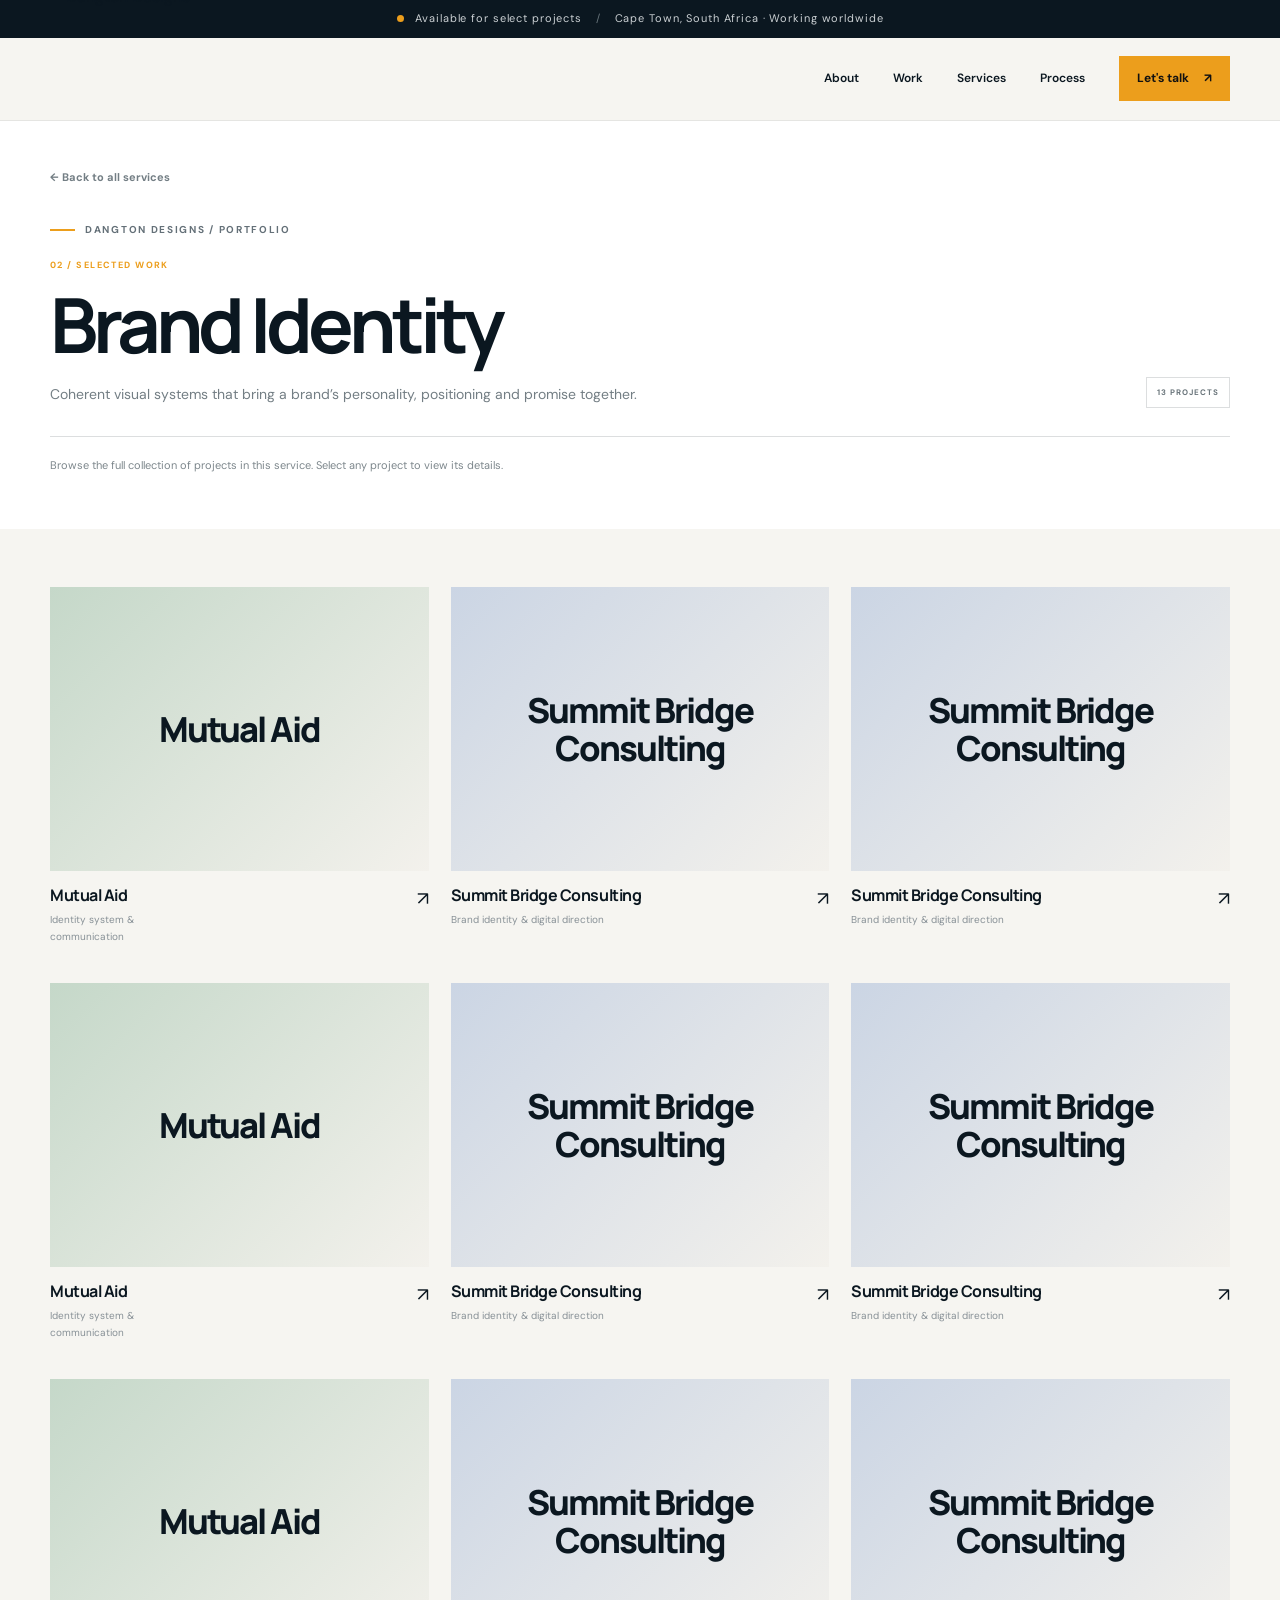
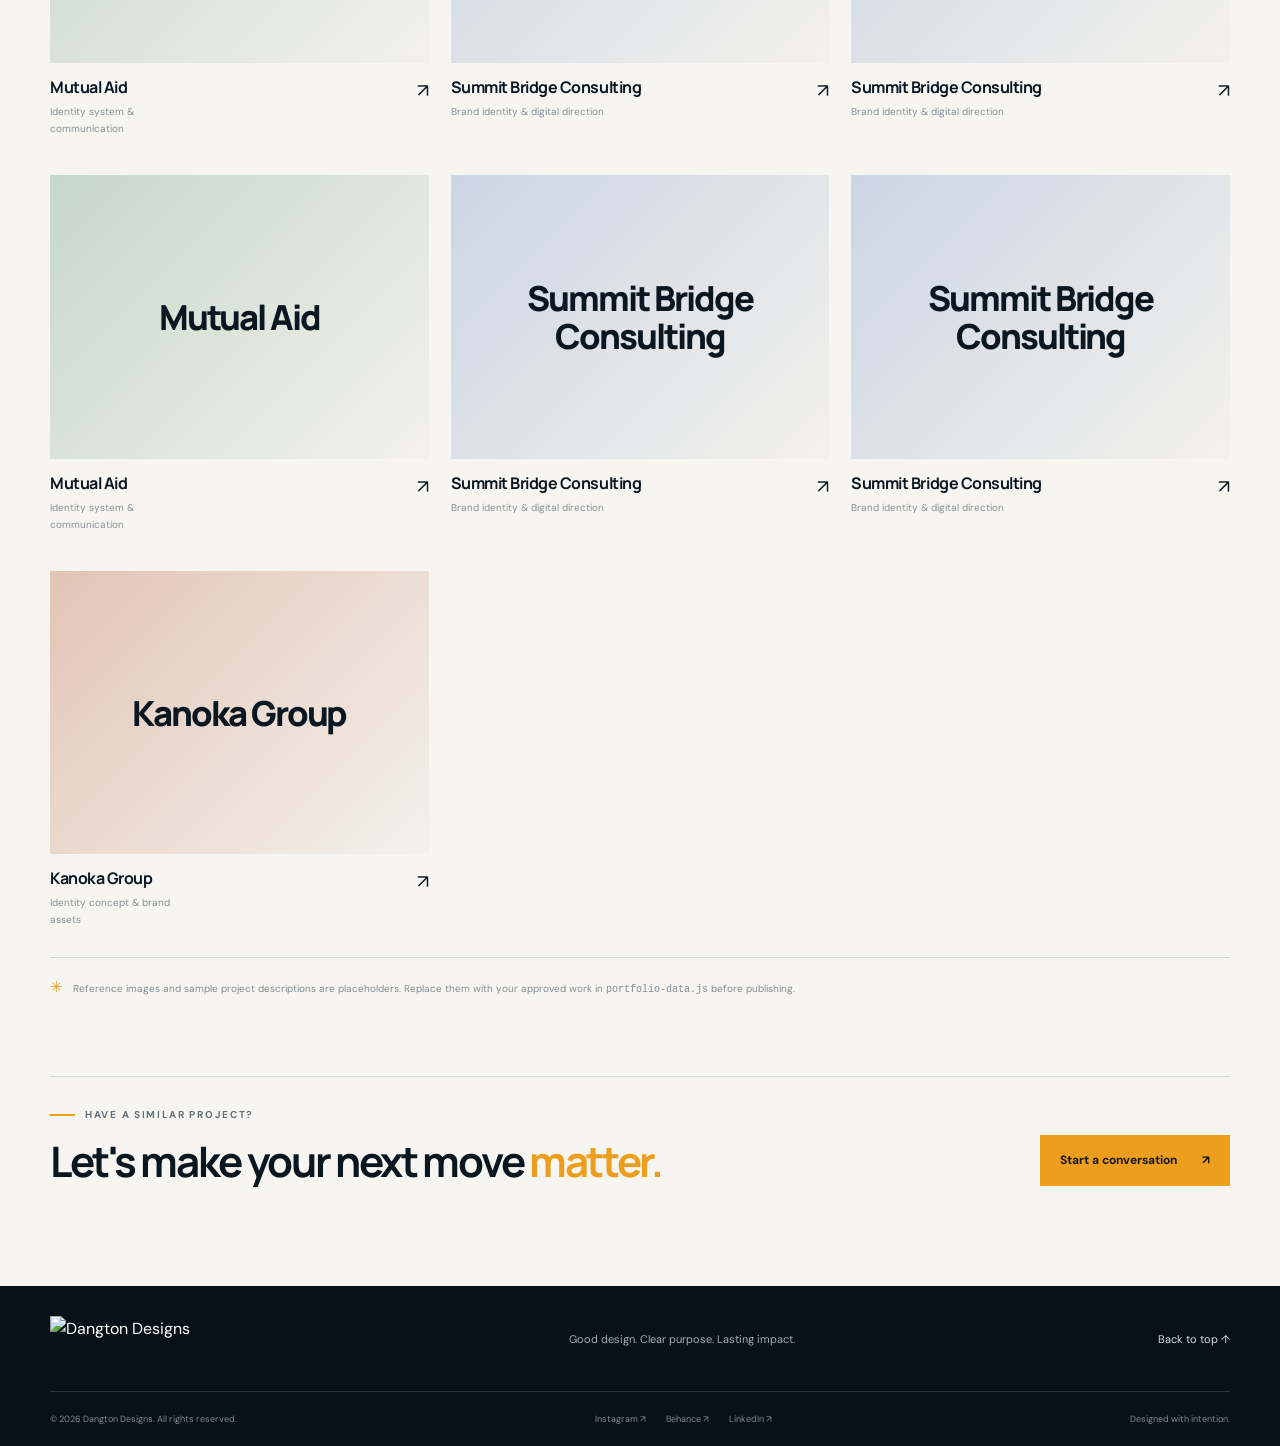
==== brand-identity.html @ 702ee985 "Add files via upload" ====
<!DOCTYPE html>
<html lang="en">
<head>
  <meta charset="UTF-8">
  <meta name="viewport" content="width=device-width, initial-scale=1.0">
  <meta name="description" content="Explore Brand Identity projects by Dangton Designs, including selected brand and digital design work.">
  <meta name="theme-color" content="#0b1720">
  <title>Brand Identity Projects — Dangton Designs</title>
  <link rel="preconnect" href="https://fonts.googleapis.com">
  <link rel="preconnect" href="https://fonts.gstatic.com" crossorigin>
  <link href="https://fonts.googleapis.com/css2?family=DM+Sans:wght@400;500;600;700&family=Manrope:wght@400;500;600;700;800&display=swap" rel="stylesheet">
  <link rel="stylesheet" href="style.css">
</head>
<body data-service-page="brand-identity">
  <div class="announcement"><span class="status-dot"></span> Available for select projects <span class="announcement-divider">/</span> Cape Town, South Africa · Working worldwide</div>
  <header class="site-header" id="top">
    <nav class="nav container" aria-label="Main navigation">
      <a class="brand" href="index.html#top" aria-label="Dangton Designs home"><img src="images/DANGTON DESIGN PRIMARY LOGO-01-03.png" alt="Dangton Designs" class="header-logo"></a>
      <button class="menu-toggle" aria-label="Open navigation menu" aria-expanded="false"><span></span><span></span></button>
      <div class="nav-links">
        <a href="index.html#about">About</a><a href="index.html#work">Work</a><a href="index.html#services">Services</a><a href="index.html#process">Process</a><a class="nav-cta" href="index.html#contact">Let's talk <span>↗</span></a>
      </div>
    </nav>
  </header>

  <main>
    <section class="service-work-hero">
      <div class="container">
        <a href="index.html#work" class="service-back-link">← Back to all services</a>
        <p class="eyebrow"><span class="eyebrow-line"></span> DANGTON DESIGNS / PORTFOLIO</p>
        <div class="service-work-heading">
          <div><p class="project-kicker" id="service-page-kicker">SELECTED WORK</p><h1 id="service-page-title">Brand Identity</h1><p id="service-page-description">Explore identity systems that bring together strategy, visual language, typography, colour and brand applications.</p></div>
          <span class="project-count" id="service-project-count">PROJECTS</span>
        </div>
        <p class="service-work-intro">Browse the full collection of projects in this service. Select any project to view its details.</p>
      </div>
    </section>

    <section class="service-work-gallery">
      <div class="container">
        <div class="project-grid service-project-grid" id="service-project-grid" aria-live="polite"></div>
        <p class="placeholder-notice"><span>✳</span> Reference images and sample project descriptions are placeholders. Replace them with your approved work in <code>portfolio-data.js</code> before publishing.</p>
        <div class="service-work-bottom-cta"><div><p class="eyebrow"><span class="eyebrow-line"></span> HAVE A SIMILAR PROJECT?</p><h2>Let's make your next move <em>matter.</em></h2></div><a class="button button-primary" href="index.html#contact">Start a conversation <span>↗</span></a></div>
      </div>
    </section>
  </main>

  <dialog class="project-dialog" id="service-project-dialog" aria-labelledby="service-dialog-title">
    <button class="dialog-close" type="button" aria-label="Close project details">×</button>
    <div class="dialog-media"><img id="service-dialog-image" alt=""></div>
    <div class="dialog-content"><p class="dialog-kicker" id="service-dialog-kicker">PROJECT / SERVICE</p><h2 id="service-dialog-title">Project title</h2><p id="service-dialog-description">Project details will appear here.</p><a class="button button-primary dialog-contact" href="index.html#contact">Discuss a similar project <span>↗</span></a></div>
  </dialog>

  <footer class="footer">
    <div class="container footer-top"><a class="brand footer-brand" href="index.html#top"><img src="images/DANGTON DESIGN PRIMARY LOGO-01-03.png" alt="Dangton Designs" class="header-logo"></a><p>Good design. Clear purpose. Lasting impact.</p><a href="#top" class="back-top">Back to top ↑</a></div>
    <div class="container footer-bottom"><span>© <span id="year"></span> Dangton Designs. All rights reserved.</span><div><a href="https://www.instagram.com/" target="_blank" rel="noopener">Instagram ↗</a><a href="https://www.behance.net/" target="_blank" rel="noopener">Behance ↗</a><a href="https://www.linkedin.com/" target="_blank" rel="noopener">LinkedIn ↗</a></div><span>Designed with intention.</span></div>
  </footer>
  <script src="portfolio-data.js"></script>
  <script src="service-work.js"></script>
</body>
</html>
---- style.css ----
@import url('https://fonts.googleapis.com/css2?family=DM+Sans:wght@400;500;600;700&family=Manrope:wght@400;500;600;700;800&display=swap');
:root{--ink:#0b1720;--blue:#581e00;--Orange-Yellow:#ec9e1c;--paper:#f6f5f1;--white:#fff;--muted:#aab2b7;--line:rgba(11,23,32,.14);--font:'DM Sans',sans-serif;--display:'Manrope',sans-serif}
*{box-sizing:border-box;margin:0;padding:0}html{scroll-behavior:smooth;scroll-padding-top:90px}body{font-family:var(--font);background:var(--paper);color:var(--ink);line-height:1.6;-webkit-font-smoothing:antialiased}a{color:inherit;text-decoration:none}button{font:inherit}.container{width:min(1180px,calc(100% - 48px));margin-inline:auto}.announcement{background:var(--ink);color:#cbd0d3;text-align:center;padding:10px 20px;font-size:11px;letter-spacing:.08em}.status-dot,.tag-dot{display:inline-block;width:7px;height:7px;border-radius:50%;background:var(--Orange-Yellow);margin-right:8px}.announcement-divider{margin:0 10px;color:#68757b}.site-header{position:sticky;top:0;z-index:100;background:rgba(246,245,241,.94);backdrop-filter:blur(16px);border-bottom:1px solid rgba(11,23,32,.07)}.nav{height:82px;display:flex;align-items:center;justify-content:space-between}.brand{display:flex;align-items:center;gap:10px}.brand-mark{width:39px;height:39px;background:var(--ink);color:#fff;display:grid;place-items:center;font:800 25px var(--display);letter-spacing:-.08em}.brand-mark span{color:var(--Orange-Yellow)}.brand-name{font:800 12px/1.15 var(--display);letter-spacing:.12em}.brand-name span{display:block;font-size:9px;letter-spacing:.3em;margin-top:4px;color:#657078}.nav-links{display:flex;align-items:center;gap:34px;font-size:12px;font-weight:600}.nav-links>a:not(.nav-cta){transition:color .2s}.nav-links>a:not(.nav-cta):hover,.text-link:hover{color:var(--Orange-Yellow)}.nav-cta{background:var(--Orange-Yellow);padding:13px 18px;color:#111;font-weight:700}.nav-cta span{margin-left:12px}.menu-toggle{display:none;background:none;border:0}.hero{min-height:660px;padding-top:86px;display:grid;grid-template-columns:1.05fr .95fr;align-items:center;position:relative;padding-bottom:90px}.eyebrow{font-size:10px;letter-spacing:.17em;text-transform:uppercase;font-weight:700;display:flex;align-items:center;gap:10px;color:#647078}.eyebrow-line{width:25px;height:2px;background:var(--Orange-Yellow);display:inline-block}.hero h1,.section-heading h2,.statement-grid h2,.contact-inner h2{font:700 clamp(42px,5.2vw,70px)/1.1 var(--display);letter-spacing:-.065em;margin:25px 0 23px}.hero h1 em,.section-heading h2 em,.statement-grid h2 em,.contact-inner h2 em{font-style:normal;color:var(--Orange-Yellow)}.hero-intro{max-width:475px;font-size:15px;color:#657078;line-height:1.9}.hero-actions{display:flex;align-items:center;gap:25px;flex-wrap:wrap;margin-top:31px}.button{display:inline-flex;align-items:center;justify-content:center;gap:25px;padding:16px 20px;font-size:12px;font-weight:700;transition:transform .2s,background .2s}.button:hover{transform:translateY(-3px)}.button-primary{background:var(--Orange-Yellow);color:#15191b}.button-primary:hover{background:#ff9143}.text-link{font-size:12px;font-weight:700;border-bottom:1px solid #c4c7c7;padding-bottom:5px}.text-link span{margin-left:9px}.hero-proof{display:flex;align-items:center;gap:14px;margin-top:47px}.proof-avatars{display:flex}.proof-avatars span{width:32px;height:32px;border:2px solid var(--paper);border-radius:50%;background:var(--blue);color:white;display:grid;place-items:center;font-size:12px;margin-left:-7px}.proof-avatars span:first-child{margin-left:0;background:var(--Orange-Yellow);color:var(--ink)}.proof-avatars span:last-child{background:#d6ded8;color:var(--ink)}.hero-proof p{font-size:10px;color:#7a8489;line-height:1.65}.hero-proof strong{color:var(--ink);font-size:11px}.hero-art{height:455px;position:relative;display:grid;place-items:center;isolation:isolate}.hero-art:before{content:"";position:absolute;width:310px;height:310px;border-radius:50%;background:#e5e5dc;z-index:-2}.art-orbit{position:absolute;border:1px solid rgba(15,62,82,.23);border-radius:50%;transform:rotate(-25deg)}.orbit-one{width:460px;height:230px}.orbit-two{width:430px;height:330px;transform:rotate(42deg)}.art-card{position:absolute;width:260px;height:320px;box-shadow:0 25px 70px #0b172026}.card-back{background:var(--blue);color:white;transform:rotate(-10deg) translate(-45px,-5px);padding:27px;display:flex;flex-direction:column;justify-content:space-between}.card-back span{font:800 39px/.96 var(--display);letter-spacing:-.06em}.card-back small{font-size:9px;letter-spacing:.2em}.card-front{background:var(--Orange-Yellow);transform:rotate(8deg) translate(36px,10px);padding:20px;display:flex;flex-direction:column;justify-content:space-between;color:var(--ink)}.art-card-top,.art-card-bottom{display:flex;justify-content:space-between;font-size:9px;letter-spacing:.12em;font-weight:800}.art-card-top span:last-child{text-align:right;line-height:1.4}.art-symbol{font:800 150px/.8 var(--display);letter-spacing:-.13em;text-align:center}.art-symbol span{color:white}.art-card-bottom span:first-child{line-height:1.4}.floating-tag{position:absolute;background:white;padding:12px 15px;box-shadow:0 10px 35px #0b172012;font-size:9px;letter-spacing:.12em;font-weight:800}.tag-top{top:51px;right:2px;transform:rotate(5deg)}.tag-top span{color:var(--Orange-Yellow);margin-left:10px}.tag-bottom{bottom:44px;left:0;transform:rotate(-4deg)}.tag-dot{margin:0 7px 0 0}.hero-art-caption{position:absolute;bottom:2px;right:5px;font-size:9px;letter-spacing:.2em;color:#7a8489}.hero-bottom{position:absolute;bottom:24px;left:0;right:0;display:flex;justify-content:space-between;color:#8b9397;font-size:9px;letter-spacing:.15em}.scroll-arrow{color:var(--Orange-Yellow);font-size:15px;margin-left:8px}.ticker{overflow:hidden;background:var(--blue);color:#fff;padding:17px 0}.ticker-track{display:flex;align-items:center;justify-content:space-around;gap:35px;min-width:850px;font:700 11px var(--display);letter-spacing:.1em;text-transform:uppercase}.ticker b{color:var(--Orange-Yellow);font-size:17px}.section{padding:115px 0}.work-section{background:#fff}.section-heading{display:flex;align-items:flex-end;justify-content:space-between;gap:35px;margin-bottom:48px}.section-heading h2{font-size:clamp(38px,4.3vw,57px);margin:20px 0 0}.section-aside{max-width:330px;color:#758087;font-size:13px;line-height:1.9;margin-bottom:5px}.filter-row{display:flex;gap:8px;flex-wrap:wrap;margin-bottom:26px}.filter-btn{border:1px solid #dfe1df;background:transparent;padding:10px 15px;font-size:11px;color:#667177;cursor:pointer;transition:.2s}.filter-btn span{margin-left:10px;color:var(--Orange-Yellow)}.filter-btn.active,.filter-btn:hover{background:var(--ink);border-color:var(--ink);color:white}.project-grid{display:grid;grid-template-columns:1fr 1fr;gap:43px 26px}.project-card{min-width:0;transition:opacity .25s,transform .25s}.project-card.hidden{display:none}.project-image{display:block;overflow:hidden;position:relative}.project-visual{height:315px;position:relative;overflow:hidden;transition:transform .5s}.project-image:hover .project-visual{transform:scale(1.025)}.project-large .project-visual{height:390px}.visual-label{position:absolute;top:22px;left:23px;font-size:8px;letter-spacing:.17em;font-weight:700;z-index:2}.visual-index{position:absolute;bottom:18px;right:20px;font-size:10px;font-weight:700;opacity:.7}.crony-visual{background:#e4d8f3;color:#34264d;padding:36px;isolation:isolate}.crony-word{font:800 clamp(85px,11vw,145px)/.9 var(--display);letter-spacing:-.1em;position:absolute;left:7%;top:29%;z-index:1}.crony-word span{font-size:20px;vertical-align:top;letter-spacing:0}.crony-visual>p{position:absolute;bottom:45px;left:37px;font-size:13px;line-height:1.3;font-weight:600}.crony-shape{position:absolute;border-radius:50%;border:1px solid #34264d66}.shape-a{width:330px;height:330px;right:-70px;top:25px}.shape-b{width:250px;height:250px;right:-30px;top:65px}.mutual-visual{background:#dfe8e0;color:#173d34;padding:28px}.mutual-seal{position:absolute;right:28px;top:65px;width:88px;height:88px;border:1px solid #173d34;border-radius:50%;display:grid;place-items:center;font:700 47px var(--display)}.mutual-seal span{color:var(--Orange-Yellow)}.mutual-visual h4{position:absolute;left:28px;bottom:62px;font:800 57px/.85 var(--display);letter-spacing:-.07em}.mutual-visual h4 em{font-style:normal;color:#648875}.mutual-footer{position:absolute;left:29px;bottom:25px;font-size:8px;letter-spacing:.12em}.isibane-visual{background:#f0b74b;color:#153e34;padding:28px}.sun-mark{position:absolute;right:32px;top:65px;font-size:130px;line-height:1;color:#fff2d0}.isibane-visual h4{position:absolute;left:28px;top:39%;font:800 31px/.95 var(--display);letter-spacing:-.04em}.isibane-visual h4 span{display:block;font:700 9px var(--font);letter-spacing:.2em;margin-top:9px}.isibane-bottom{position:absolute;bottom:28px;left:28px;font:600 18px/1.3 var(--display)}.vusi-visual{background:#102d48;color:#fff;padding:28px}.vusi-emblem{position:absolute;right:30px;top:65px;width:76px;height:76px;border:2px solid var(--Orange-Yellow);border-radius:50%;display:grid;place-items:center;font:800 44px var(--display)}.vusi-emblem span{color:var(--Orange-Yellow);font-size:19px}.vusi-visual h4{position:absolute;left:28px;top:35%;font:800 51px/.86 var(--display);letter-spacing:-.06em}.vusi-visual>p{position:absolute;bottom:30px;left:28px;color:#ff9a48;font-size:13px;line-height:1.4}.pipe-line{position:absolute;right:-25px;bottom:-75px;width:210px;height:190px;border:18px solid #dbe4e8;border-radius:70px;opacity:.14}.afto-visual{background:#e5eee9;color:#16493e;padding:28px}.afto-sun{position:absolute;right:32px;top:50px;font-size:130px;color:#f0a13c}.afto-visual h4{position:absolute;left:28px;top:40%;font:800 55px/.9 var(--display);letter-spacing:-.07em}.afto-visual h4 span{display:block;font-size:12px;letter-spacing:.34em;margin-top:8px}.afto-wave{position:absolute;left:-20px;right:-20px;bottom:22px;height:70px;border-top:2px solid #16493e;border-radius:50%;transform:rotate(-8deg)}.afto-bottom{position:absolute;bottom:28px;right:25px;font-size:8px;letter-spacing:.13em}.summit-visual{background:#dce4ee;color:#1d3552;padding:28px}.summit-icon{position:absolute;right:35px;top:55px;font-size:110px;color:#7d98b4;transform:rotate(-30deg)}.summit-visual h4{position:absolute;left:28px;top:37%;font:800 48px/.86 var(--display);letter-spacing:-.07em}.summit-visual h4 em{font-style:normal;color:#547493}.summit-visual>p{position:absolute;left:30px;bottom:33px;font-size:9px;letter-spacing:.25em}.summit-lines{position:absolute;right:-40px;bottom:-60px;width:250px;height:180px;border:1px solid #1d355255;transform:rotate(-35deg)}.project-meta{display:flex;justify-content:space-between;align-items:flex-start;padding-top:17px}.project-meta h3{font:700 17px var(--display);letter-spacing:-.03em}.project-meta p{font-size:11px;color:#879096;margin-top:5px}.project-arrow{font-size:21px;transition:transform .2s}.project-card:hover .project-arrow{transform:translate(3px,-3px);color:var(--Orange-Yellow)}.portfolio-note{font-size:11px;color:#858d91;margin-top:38px;line-height:1.7}.portfolio-note span{color:var(--Orange-Yellow);font-size:15px;margin-right:6px}.statement-section{background:var(--ink);color:white;padding:110px 0}.statement-grid{display:grid;grid-template-columns:.7fr 1.3fr;gap:60px}.statement-grid .eyebrow{color:#a9b1b6}.statement-grid h2{font-size:clamp(35px,4.4vw,57px);margin:0 0 25px;max-width:800px}.statement-copy{max-width:610px;color:#aeb7bc;font-size:14px;line-height:1.95;margin-bottom:28px}.light-link{display:inline-block;color:#fff;border-color:#526068}.services-section{background:var(--paper)}.services-list{border-top:1px solid var(--line)}.service-row{display:grid;grid-template-columns:65px 1fr 30px;gap:20px;align-items:start;padding:29px 0;border-bottom:1px solid var(--line);transition:padding .2s}.service-row:hover{padding-left:8px}.service-number{font-size:10px;color:var(--Orange-Yellow);font-weight:700;padding-top:6px}.service-row h3{font:700 21px var(--display);letter-spacing:-.04em}.service-row p{font-size:12px;color:#788188;max-width:560px;margin-top:8px;line-height:1.8}.service-icon{font-size:21px;justify-self:end}.process-section{padding:110px 0;background:#e9e9e2}.process-grid{display:grid;grid-template-columns:repeat(4,1fr);gap:22px;margin-top:58px}.process-grid article{border-top:1px solid #c5c9c4;padding-top:20px}.process-grid article>span{font-size:10px;color:var(--Orange-Yellow);font-weight:700}.process-grid h3{font:700 19px var(--display);margin:22px 0 10px}.process-grid p{font-size:12px;color:#6f797d;line-height:1.8}.contact-section{background:var(--blue);color:white;padding:105px 0}.contact-inner{display:grid;grid-template-columns:1.1fr .9fr;gap:80px;align-items:center}.contact-inner .eyebrow{color:#c1ccd0}.contact-inner h2{font-size:clamp(42px,5vw,64px);margin:23px 0}.contact-copy{max-width:390px;color:#c1ccd0;font-size:13px;line-height:1.9}.contact-panel{background:#fff;color:var(--ink);padding:35px}.panel-label{font-size:9px;letter-spacing:.18em;color:#7d878b;font-weight:700;margin-bottom:18px}.contact-email{font:700 clamp(16px,2vw,22px) var(--display);letter-spacing:-.04em;display:flex;justify-content:space-between;gap:10px;padding-bottom:20px;border-bottom:1px solid #e0e2df}.contact-email span{color:var(--Orange-Yellow)}.contact-small{font-size:11px;color:#798287;line-height:1.8;margin:20px 0}.button-wide{width:100%}.tiny{font-size:9px;margin-bottom:0}.tiny code{background:#f1f1ee;padding:2px 4px}.footer{background:#081118;color:white;padding:30px 0 20px}.footer-top{display:flex;align-items:center;justify-content:space-between;padding-bottom:27px;border-bottom:1px solid #29343b}.footer-brand .brand-mark{background:var(--Orange-Yellow);color:var(--ink)}.footer-brand .brand-mark span{color:white}.footer-brand .brand-name span{color:#8f9ba1}.footer-top>p{font-size:11px;color:#a5afb4}.back-top{font-size:11px;color:#d5dbdd}.footer-bottom{display:flex;align-items:center;justify-content:space-between;gap:20px;padding-top:20px;color:#7d8a91;font-size:9px}.footer-bottom div{display:flex;gap:20px}.footer-bottom a:hover{color:var(--Orange-Yellow)}.reveal{opacity:0;transform:translateY(18px);transition:opacity .65s ease,transform .65s ease}.reveal.visible{opacity:1;transform:translateY(0)}
@media(min-width:1200px){.hero{min-height:700px}.hero-art{transform:translateX(10px)}}
@media(max-width:850px){.hero{grid-template-columns:1fr;padding-top:65px;gap:15px}.hero-copy{max-width:650px}.hero-art{height:420px;margin-top:10px}.hero-bottom{bottom:16px}.section{padding:85px 0}.section-heading{align-items:flex-start;flex-direction:column;gap:20px}.section-aside{max-width:500px}.statement-grid{grid-template-columns:1fr;gap:30px}.contact-inner{grid-template-columns:1fr;gap:35px}.contact-panel{max-width:600px}.process-grid{grid-template-columns:1fr 1fr;row-gap:35px}.project-large .project-visual{height:330px}.project-visual{height:280px}}
@media(max-width:620px){.container{width:min(100% - 34px,1180px)}.announcement{font-size:9px;letter-spacing:.04em}.nav{height:70px}.menu-toggle{display:flex;width:40px;height:40px;flex-direction:column;align-items:center;justify-content:center;gap:6px;cursor:pointer}.menu-toggle span{height:2px;width:22px;background:var(--ink);transition:.2s}.menu-toggle[aria-expanded="true"] span:first-child{transform:translateY(4px) rotate(45deg)}.menu-toggle[aria-expanded="true"] span:last-child{transform:translateY(-4px) rotate(-45deg)}.nav-links{position:absolute;top:70px;left:0;right:0;background:var(--paper);border-bottom:1px solid var(--line);padding:22px 24px 26px;display:none;flex-direction:column;align-items:stretch;gap:18px}.nav-links.open{display:flex}.nav-links>a{padding:8px 0}.nav-links .nav-cta{text-align:center;padding:14px}.hero{padding-top:53px;padding-bottom:72px;min-height:0}.hero h1{font-size:clamp(39px,11vw,57px)}.hero-intro{font-size:13px}.hero-actions{align-items:flex-start;flex-direction:column;gap:18px}.hero-proof{margin-top:30px}.hero-art{height:355px;margin-top:5px;transform:scale(.9);transform-origin:center}.art-card{width:215px;height:270px}.card-back span{font-size:32px}.art-symbol{font-size:125px}.orbit-one{width:350px;height:190px}.orbit-two{width:350px;height:270px}.hero-art:before{width:245px;height:245px}.tag-top{right:-5px;top:20px}.tag-bottom{left:-5px;bottom:25px}.hero-art-caption{bottom:-4px}.hero-bottom{font-size:8px;letter-spacing:.08em}.ticker-track{justify-content:flex-start;animation:marquee 23s linear infinite;width:max-content}.ticker{padding:14px 0}.ticker-track span{white-space:nowrap}@keyframes marquee{to{transform:translateX(-45%)}}.section{padding:72px 0}.section-heading{margin-bottom:32px}.section-heading h2{font-size:40px}.filter-row{gap:6px}.filter-btn{padding:9px 10px;font-size:10px}.project-grid{grid-template-columns:1fr;gap:30px}.project-large .project-visual,.project-visual{height:310px}.crony-word{font-size:105px}.crony-visual>p{bottom:35px}.mutual-visual h4{font-size:54px}.isibane-visual h4{font-size:29px}.vusi-visual h4{font-size:48px}.statement-section,.contact-section{padding:75px 0}.statement-grid h2{font-size:39px}.service-row{grid-template-columns:30px 1fr 20px;gap:12px;padding:24px 0}.service-row h3{font-size:17px}.service-row p{font-size:11px}.process-grid{grid-template-columns:1fr 1fr;gap:28px 18px;margin-top:40px}.process-grid h3{font-size:17px}.contact-inner h2{font-size:45px}.contact-panel{padding:24px 20px}.contact-email{font-size:16px}.footer-top{align-items:flex-start;gap:18px;flex-wrap:wrap}.footer-top>p{order:3;width:100%}.footer-bottom{align-items:flex-start;flex-direction:column;gap:13px}.footer-bottom div{gap:16px}.portfolio-note{margin-top:25px}}
@media(prefers-reduced-motion:reduce){html{scroll-behavior:auto}*,*::before,*::after{animation-duration:.01ms!important;animation-iteration-count:1!important;transition-duration:.01ms!important}.reveal{opacity:1;transform:none}}

/* Portrait section */
.portrait-frame {
  position: absolute;
  z-index: 2;
  width: 320px;
  height:450px;
  overflow: hidden;
  background: #ec9e1c;
  border: 1px solid rgba(255, 123, 28, 0.65);
  border-radius: 145px 145px 12px 12px;
  box-shadow: 0 25px 70px rgba(11, 23, 32, 0.2);
  transform: rotate(3deg);
  transition: transform 0.4s ease;
}

.portrait-frame:hover {
  transform: rotate(0deg) translateY(-5px);
}

.portrait-image {
  width: 100%;
  height: 100%;
  display: block;
  object-fit: cover;
  object-position: center;
  object-position: center center;
}

/* Name and role overlay */

/* Portrait label overlay */
.portrait-label {
  position: absolute;
  bottom: 0;
  left: 0;
  right: 0;
  padding: 35px 18px 18px;
  display: flex;
  align-items: center;
  justify-content: space-between;
  gap: 12px;
  background: linear-gradient(
    to bottom,
    transparent 0%,
    rgba(11, 23, 32, 0.65) 45%,
    rgba(11, 23, 32, 0.95) 100%
  );
  z-index: 3;
}

/* Dangton Designs PNG logo */
.portrait-brand {
  display: flex;
  align-items: center;
  flex: 1;
  min-width: 0;
}

.portrait-brand img {
  display: block;
  width: 125px;
  max-width: 100%;
  height: auto;
  max-height: 45px;
  object-fit: contain;
  object-position: left center;
}

/* Creative Strategist text */
.portrait-role {
  flex-shrink: 0;
  color: #ffffff;
  font-family: 'DM Sans', sans-serif;
  font-size: 9px;
  font-weight: 700;
  line-height: 1.6;
  letter-spacing: 1.2px;
  text-align: right;
}

/* Mobile adjustments */
@media (max-width: 620px) {
  .portrait-label {
    padding: 30px 14px 15px;
    gap: 8px;
  }

  .portrait-brand img {
    width: 105px;
    max-height: 38px;
  }

  .portrait-role {
    font-size: 8px;
    letter-spacing: 0.8px;
  }
}

.portrait-brand {
  font: 800 27px 'Manrope', sans-serif;
  letter-spacing: -2px;
}

.portrait-brand span {
  color: #ff7b1c;
}

.portrait-role {
  font: 700 9px/1.5 'DM Sans', sans-serif;
  letter-spacing: 1.2px;
  text-align: right;
}

/* Keep the orbit decorations behind the portrait */
.orbit-one,
.orbit-two {
  z-index: -1;
}

/* Mobile responsiveness */
@media (max-width: 620px) {
  .portrait-frame {
    width: 235px;
    height: 305px;
  }

  .hero-art {
    height: 355px;
  }

  .tag-top {
    right: 0;
  }

  .tag-bottom {
    left: 0;
  }
}

/* Dangton Designs header logo */
.brand {
  display: inline-flex;
  align-items: center;
  flex-shrink: 0;
  text-decoration: none;
}

.header-logo {
  display: block;
  width: 190px;
  height: auto;
  max-height: 190px;
  object-fit: contain;
  object-position: left center;
}

/* Tablet and mobile */
@media (max-width: 620px) {
  .header-logo {
    width: 155px;
    max-height: 48px;
  }
}
.dangton-brandmark{
  display: block;
  width: 20px;
  height: auto;
  max-height: 190px;
  object-fit: contain;
  object-position: left center;
}
/* ==========================================================
   SERVICE-BASED WORK GALLERY
   The gallery opens on Logo Design; buttons switch categories.
   ========================================================== */
.work-section {
  position: relative;
  padding: 112px 0 118px;
  background: #fff;
}
.section-anchor {
  position: absolute;
  top: 0;
  left: 0;
  width: 1px;
  height: 1px;
  pointer-events: none;
}
.work-layout {
  display: grid;
  grid-template-columns: minmax(215px, 0.72fr) minmax(0, 1.7fr);
  align-items: start;
  gap: clamp(28px, 4vw, 58px);
}
.service-selector {
  position: sticky;
  top: 112px;
  border-top: 1px solid var(--line);
}
.selector-label {
  color: #858d91;
  font-size: 9px;
  letter-spacing: .17em;
  font-weight: 700;
  padding: 18px 0 12px;
}
.service-option {
  width: 100%;
  border: 0;
  border-bottom: 1px solid var(--line);
  background: transparent;
  color: var(--ink);
  display: grid;
  grid-template-columns: 27px minmax(0, 1fr) 20px;
  align-items: center;
  gap: 10px;
  padding: 17px 12px;
  text-align: left;
  cursor: pointer;
  transition: background .22s ease, color .22s ease, padding .22s ease;
}
.service-option:hover,
.service-option:focus-visible {
  background: #f3f1ec;
  padding-left: 17px;
  outline: none;
}
.service-option.active {
  background: var(--ink);
  color: #fff;
  border-bottom-color: var(--ink);
}
.service-option-number {
  color: var(--Orange-Yellow);
  font-size: 9px;
  font-weight: 700;
}
.service-option-text {
  font-family: var(--display);
  font-size: 13px;
  font-weight: 700;
  letter-spacing: -.025em;
}
.service-option-arrow {
  justify-self: end;
  font-size: 16px;
  color: var(--Orange-Yellow);
  opacity: 0;
  transform: translate(-3px, 3px);
  transition: opacity .2s ease, transform .2s ease;
}
.service-option.active .service-option-arrow,
.service-option:hover .service-option-arrow,
.service-option:focus-visible .service-option-arrow {
  opacity: 1;
  transform: translate(0, 0);
}
.selector-note {
  padding: 22px 14px 0 0;
  display: flex;
  align-items: flex-start;
  gap: 11px;
}
.selector-note-mark {
  color: var(--Orange-Yellow);
  font-size: 19px;
  line-height: 1.1;
}
.selector-note p {
  color: #7c858b;
  font-size: 11px;
  line-height: 1.8;
}
.project-area {
  min-width: 0;
}
.project-area-heading {
  display: flex;
  justify-content: space-between;
  align-items: flex-start;
  gap: 18px;
  margin-bottom: 25px;
}
.project-kicker {
  color: var(--Orange-Yellow);
  font-size: 9px;
  letter-spacing: .16em;
  font-weight: 700;
  margin-bottom: 9px;
}
.project-area-heading h3 {
  font: 700 clamp(27px, 3vw, 38px)/1.1 var(--display);
  letter-spacing: -.055em;
  margin-bottom: 10px;
}
.project-area-heading > div > p:last-child {
  color: #788188;
  max-width: 520px;
  font-size: 12px;
  line-height: 1.8;
}
.project-count {
  flex-shrink: 0;
  border: 1px solid var(--line);
  padding: 8px 10px;
  color: #69747a;
  font-size: 8px;
  letter-spacing: .12em;
  font-weight: 700;
  margin-top: 4px;
}
.project-grid {
  display: grid;
  grid-template-columns: repeat(2, minmax(0, 1fr));
  gap: 30px 20px;
}
.project-card {
  min-width: 0;
  transition: transform .25s ease;
}
.project-card:hover {
  transform: translateY(-3px);
}
.project-image.project-open {
  display: block;
  width: 100%;
  padding: 0;
  border: 0;
  border-radius: 0;
  background: transparent;
  color: inherit;
  cursor: pointer;
  text-align: left;
}
.project-thumbnail {
  display: block;
  position: relative;
  width: 100%;
  aspect-ratio: 4 / 3;
  overflow: hidden;
  background: var(--project-accent, #e6e5de);
  isolation: isolate;
}
.project-thumbnail::before {
  content: "";
  position: absolute;
  inset: 0;
  z-index: -1;
  background: linear-gradient(135deg, var(--project-accent, #d7d7d0), #f3f1ec);
}
.project-thumbnail > img {
  position: absolute;
  inset: 0;
  display: block;
  width: 100%;
  height: 100%;
  object-fit: cover;
  transition: transform .5s ease, opacity .25s ease;
}
.project-thumbnail > img.image-missing {
  display: none;
}
.thumbnail-fallback {
  position: absolute;
  inset: 0;
  display: none;
  align-items: center;
  justify-content: center;
  padding: 24px;
  color: var(--ink);
  font: 800 clamp(22px, 2.7vw, 35px)/1.08 var(--display);
  letter-spacing: -.06em;
  text-align: center;
  overflow-wrap: anywhere;
  background: linear-gradient(135deg, var(--project-accent, #d7d7d0), #f3f1ec);
}
.project-thumbnail.has-fallback .thumbnail-fallback {
  display: flex;
}
.project-image-overlay {
  position: absolute;
  inset: 0;
  display: flex;
  align-items: flex-end;
  justify-content: space-between;
  padding: 17px;
  color: #fff;
  font-size: 9px;
  letter-spacing: .12em;
  font-weight: 700;
  background: linear-gradient(transparent 40%, rgba(11, 23, 32, .78));
  opacity: 0;
  transition: opacity .25s ease;
}
.project-image-overlay .overlay-arrow {
  font-size: 21px;
  letter-spacing: 0;
}
.project-image.project-open:hover .project-thumbnail > img,
.project-image.project-open:focus-visible .project-thumbnail > img {
  transform: scale(1.055);
}
.project-image.project-open:hover .project-image-overlay,
.project-image.project-open:focus-visible .project-image-overlay {
  opacity: 1;
}
.project-image.project-open:focus-visible {
  outline: 2px solid var(--Orange-Yellow);
  outline-offset: 4px;
}
.project-meta {
  display: flex;
  justify-content: space-between;
  align-items: flex-start;
  gap: 12px;
  padding-top: 13px;
}
.project-meta h4 {
  font: 700 15px/1.35 var(--display);
  letter-spacing: -.03em;
}
.project-meta p {
  margin-top: 5px;
  color: #879096;
  font-size: 10px;
  line-height: 1.65;
}
.project-arrow {
  flex-shrink: 0;
  font-size: 19px;
  transition: transform .2s ease, color .2s ease;
}
.project-card:hover .project-arrow {
  transform: translate(3px, -3px);
  color: var(--Orange-Yellow);
}
.placeholder-notice {
  margin-top: 29px;
  padding-top: 16px;
  border-top: 1px solid var(--line);
  color: #838c91;
  font-size: 10px;
  line-height: 1.8;
}
.placeholder-notice span {
  margin-right: 7px;
  color: var(--Orange-Yellow);
  font-size: 15px;
}

/* Clickable project detail dialog */
.project-dialog {
  width: min(850px, calc(100% - 28px));
  max-width: 850px;
  max-height: min(90vh, 900px);
  margin: auto;
  padding: 0;
  overflow: auto;
  border: 0;
  background: #fff;
  color: var(--ink);
  box-shadow: 0 30px 100px rgba(0, 0, 0, .25);
}
.project-dialog::backdrop {
  background: rgba(6, 14, 19, .76);
  backdrop-filter: blur(5px);
}
.dialog-close {
  position: sticky;
  top: 12px;
  float: right;
  z-index: 3;
  display: grid;
  place-items: center;
  width: 38px;
  height: 38px;
  margin: 12px 12px -50px 0;
  border: 0;
  border-radius: 50%;
  background: #fff;
  color: var(--ink);
  font-size: 27px;
  line-height: 1;
  cursor: pointer;
  box-shadow: 0 3px 16px rgba(0, 0, 0, .15);
}

/* Project detail image — display the complete artwork */
.dialog-media {
  width: 100%;
  height: auto;
  min-height: 0;
  max-height: 72vh;
  padding: 12px;
  display: flex;
  align-items: center;
  justify-content: center;
  overflow: hidden;
  background: #e8e7e1;
}

.dialog-media img {
  display: block;
  width: auto;
  height: auto;
  max-width: 100%;
  max-height: 50vh;
  object-fit: contain;
  object-position: center;
}

.dialog-content {
  padding: clamp(23px, 5vw, 44px);
}
.dialog-kicker {
  color: var(--Orange-Yellow);
  font-size: 9px;
  letter-spacing: .16em;
  font-weight: 700;
  margin-bottom: 12px;
}
.dialog-content h2 {
  font: 700 clamp(28px, 4vw, 43px)/1.1 var(--display);
  letter-spacing: -.05em;
  margin-bottom: 14px;
}
.dialog-content > p:not(.dialog-kicker) {
  color: #6f797f;
  font-size: 13px;
  line-height: 1.9;
  max-width: 650px;
}
.dialog-contact {
  margin-top: 25px;
}

@media (max-width: 950px) {
  .work-section { padding: 86px 0 90px; }
  .work-layout { grid-template-columns: 1fr; gap: 36px; }
  .service-selector { position: static; display: grid; grid-template-columns: 1fr 1fr; gap: 0 12px; }
  .selector-label, .selector-note { grid-column: 1 / -1; }
  .selector-label { padding-top: 0; }
  .selector-note { padding-top: 18px; }
  .service-option { min-height: 58px; }
}
@media (max-width: 620px) {
  .work-section { padding: 70px 0 76px; }
  .work-layout { gap: 30px; }
  .service-selector { grid-template-columns: 1fr; gap: 0; }
  .selector-label, .selector-note { grid-column: auto; }
  .service-option { padding: 13px 10px; min-height: 50px; }
  .service-option-text { font-size: 12px; }
  .selector-note { padding-top: 17px; }
  .project-area-heading { gap: 10px; }
  .project-area-heading h3 { font-size: 30px; }
  .project-area-heading > div > p:last-child { font-size: 11px; }
  .project-count { font-size: 7px; padding: 7px; white-space: nowrap; }
  .project-grid { grid-template-columns: 1fr; gap: 25px; }
  .project-thumbnail { aspect-ratio: 4 / 3; }
  .project-meta h4 { font-size: 16px; }
  .placeholder-notice { font-size: 10px; }
  .dialog-media { height: 250px; }
}


/* Explore More controls for service-specific project galleries */
.project-gallery-actions {
  display: flex;
  flex-direction: column;
  align-items: center;
  gap: 10px;
  margin: 32px auto 0;
}

.project-gallery-actions[hidden] {
  display: none !important;
}

.explore-more-button {
  display: inline-flex;
  align-items: center;
  justify-content: center;
  gap: 18px;
  width: min(100%, 360px);
  min-height: 50px;
  padding: 14px 20px;
  border: 1px solid var(--ink);
  background: transparent;
  color: var(--ink);
  font-family: var(--font);
  font-size: 11px;
  font-weight: 700;
  letter-spacing: .015em;
  cursor: pointer;
  transition: background .2s ease, color .2s ease, transform .2s ease;
}

.explore-more-button:hover {
  background: var(--ink);
  color: #fff;
  transform: translateY(-2px);
}

.explore-more-button:focus-visible {
  outline: 3px solid var(--Orange-Yellow);
  outline-offset: 4px;
}

.explore-more-icon {
  color: var(--Orange-Yellow);
  font-size: 17px;
  line-height: 1;
}

.project-gallery-status {
  color: #858d91;
  font-size: 10px;
  line-height: 1.6;
  text-align: center;
}

@media (max-width: 620px) {
  .project-gallery-actions {
    margin-top: 26px;
  }

  .explore-more-button {
    width: 100%;
    min-height: 48px;
  }
}


/* Explore links open dedicated service pages */
.explore-more-button {
  text-decoration: none;
}
.explore-more-button:focus-visible {
  outline: 3px solid var(--Orange-Yellow);
  outline-offset: 4px;
}


/* Dedicated service pages: full project galleries */
.service-work-hero {
  padding: 42px 0 54px;
  background: #fff;
}
.service-back-link {
  display: inline-block;
  margin-bottom: 36px;
  color: #737e84;
  font-size: 11px;
  font-weight: 700;
  transition: color .2s ease;
}
.service-back-link:hover { color: var(--Orange-Yellow); }
.service-work-heading {
  display: flex;
  align-items: flex-end;
  justify-content: space-between;
  gap: 22px;
  margin-top: 20px;
}
.service-work-heading h1 {
  font: 700 clamp(42px, 6vw, 76px)/1.05 var(--display);
  letter-spacing: -.065em;
  margin: 12px 0 17px;
}
.service-work-heading > div > p:last-child {
  max-width: 660px;
  color: #737e84;
  font-size: 14px;
  line-height: 1.9;
}
.service-work-intro {
  margin-top: 28px;
  padding-top: 20px;
  border-top: 1px solid var(--line);
  color: #7d878c;
  font-size: 11px;
}
.service-work-gallery { padding: 58px 0 100px; }
.service-project-grid { grid-template-columns: repeat(3, minmax(0, 1fr)); gap: 38px 22px; }
.service-project-card .project-thumbnail { aspect-ratio: 4 / 3; }
.service-project-card .project-meta h4 { font: 700 16px var(--display); letter-spacing: -.03em; }
.service-project-card .project-meta p { max-width: 90%; line-height: 1.7; }
.service-work-bottom-cta {
  display: flex;
  align-items: flex-end;
  justify-content: space-between;
  gap: 28px;
  margin-top: 75px;
  padding-top: 30px;
  border-top: 1px solid var(--line);
}
.service-work-bottom-cta h2 {
  font: 700 clamp(26px, 4vw, 42px)/1.15 var(--display);
  letter-spacing: -.055em;
  margin-top: 14px;
}
.service-work-bottom-cta h2 em { color: var(--Orange-Yellow); font-style: normal; }
.service-work-bottom-cta .button { flex-shrink: 0; }
.service-work-empty { grid-column: 1 / -1; color: #788188; padding: 30px 0; }
.footer-brand .header-logo { width: 155px; max-height: 48px; }
@media (max-width: 950px) {
  .service-project-grid { grid-template-columns: repeat(2, minmax(0, 1fr)); }
}
@media (max-width: 620px) {
  .service-work-hero { padding: 28px 0 38px; }
  .service-back-link { margin-bottom: 26px; }
  .service-work-heading { align-items: flex-start; flex-direction: column; }
  .service-work-heading h1 { font-size: 42px; }
  .service-work-heading > .project-count { margin-top: 0; }
  .service-work-intro { margin-top: 20px; }
  .service-work-gallery { padding: 35px 0 65px; }
  .service-project-grid { grid-template-columns: 1fr; gap: 27px; }
  .service-work-bottom-cta { align-items: flex-start; flex-direction: column; margin-top: 52px; }
  .service-work-bottom-cta .button { width: 100%; }
}

/* ==================================
   DANGTON DESIGNS BRAND MARK EFFECTS
================================== */

/* Large, subtle logo behind the portrait */
.brandmark-watermark {
  position: absolute;
  z-index: 0;
  top: 12px;
  right: -12px;
  width: 260px;
  pointer-events: none;
  opacity: 0.13;
  animation: brandmark-breathe 7s ease-in-out infinite;
}

.brandmark-watermark img {
  display: block;
  width: 100%;
  height: auto;
}

/* Floating brand mark badge */
.brandmark-badge {
  position: absolute;
  z-index: 4;
  top: 43%;
  left: 2px;
  width: 94px;
  height: 94px;

  display: flex;
  align-items: center;
  justify-content: center;

  background: rgba(255, 255, 255, 0.96);
  border: 1px solid rgba(88, 30, 0, 0.14);
  border-radius: 24px;
  box-shadow: 0 16px 38px rgba(11, 23, 32, 0.14);

  pointer-events: none;
  animation: brandmark-float 5s ease-in-out infinite;
}

.brandmark-badge img {
  display: block;
  width: 130px;
  height: auto;
}

/* Gentle breathing animation */
@keyframes brandmark-breathe {
  0%, 100% {
    transform: scale(0.96) rotate(-3deg);
    opacity: 0.10;
  }

  50% {
    transform: scale(1.04) rotate(3deg);
    opacity: 0.18;
  }
}

/* Floating badge animation */
@keyframes brandmark-float {
  0%, 100% {
    transform: translateY(0) rotate(-3deg);
  }

  50% {
    transform: translateY(-10px) rotate(3deg);
  }
}

/* Tablet and mobile adjustments */
@media (max-width: 850px) {
  .brandmark-watermark {
    width: 220px;
    right: -5px;
  }
}

@media (max-width: 620px) {
  .brandmark-watermark {
    width: 180px;
    right: 0;
    top: 12px;
  }

  .brandmark-badge {
    width: 74px;
    height: 74px;
    left: 0;
    top: 45%;
    border-radius: 19px;
  }

  .brandmark-badge img {
    width: 56px;
  }
}

/* Respect reduced-motion preferences */
@media (prefers-reduced-motion: reduce) {
  .brandmark-watermark,
  .brandmark-badge {
    animation: none;
  }
}

/* Brand mark separators in the services ticker */
.ticker-brandmark {
  display: inline-flex;
  align-items: center;
  justify-content: center;
  flex: 0 0 23px;
  width: 23px;
  height: 23px;
}

.ticker-brandmark img {
  display: block;
  width: 100%;
  height: 100%;
  object-fit: contain;
}

/* Header and footer logo */
.header-logo,
.footer-logo {
  display: block;
  width: 300px;
  height: 200px;
  object-fit: contain;
  object-position: left center;
}

@media (max-width: 620px) {
  .header-logo,
  .footer-logo {
    width: 300px;
    height: 200px;
  }
}

/* =====================================
   RESPONSIVE PORTRAIT COMPOSITION
===================================== */

.portrait-frame {
  position: relative;
  isolation: isolate;
  width: 100%;
  max-width: 390px;
  aspect-ratio: 0.78;
  margin-inline: auto;
  overflow: visible;
}

/* Orange shape */
.portrait-shape {
  position: absolute;
  z-index: -1;
  left: 8%;
  right: 8%;
  top: 12%;
  bottom: 2%;
  background: #f5a018;
  border: 1px solid #ff7b1c;
  border-radius: 48% 48% 12px 12px;
}

/* Full portrait — do not crop */
.portrait-image {
  position: absolute;
  z-index: 1;
  inset: 0;
  width: 100%;
  height: 100%;
  display: block;
  object-fit: contain;
  object-position: center bottom;
}

/* Bottom label */
.portrait-label {
  position: absolute;
  z-index: 2;
  left: 0;
  right: 0;
  bottom: 0;
}

/* Logo inside the portrait label */
.portrait-brand img {
  display: block;
  width: 90px;
  max-width: 100%;
  height: auto;
  object-fit: contain;
}

/* Desktop */
@media (min-width: 1024px) {
  .portrait-frame {
    max-width: 390px;
  }

  .portrait-shape {
    top: 12%;
  }
}

/* Tablet */
@media (min-width: 621px) and (max-width: 1023px) {
  .portrait-frame {
    max-width: 340px;
  }

  .portrait-shape {
    top: 13%;
    left: 9%;
    right: 9%;
  }
}

/* Mobile */
@media (max-width: 620px) {
  .portrait-frame {
    max-width: 340px;
    width: 100%;
  }

  .portrait-shape {
    top: 14%;
    left: 9%;
    right: 9%;
  }

  .portrait-label {
    padding-inline: 10px;
  }

  .portrait-brand img {
    width: 65px;
  }
}
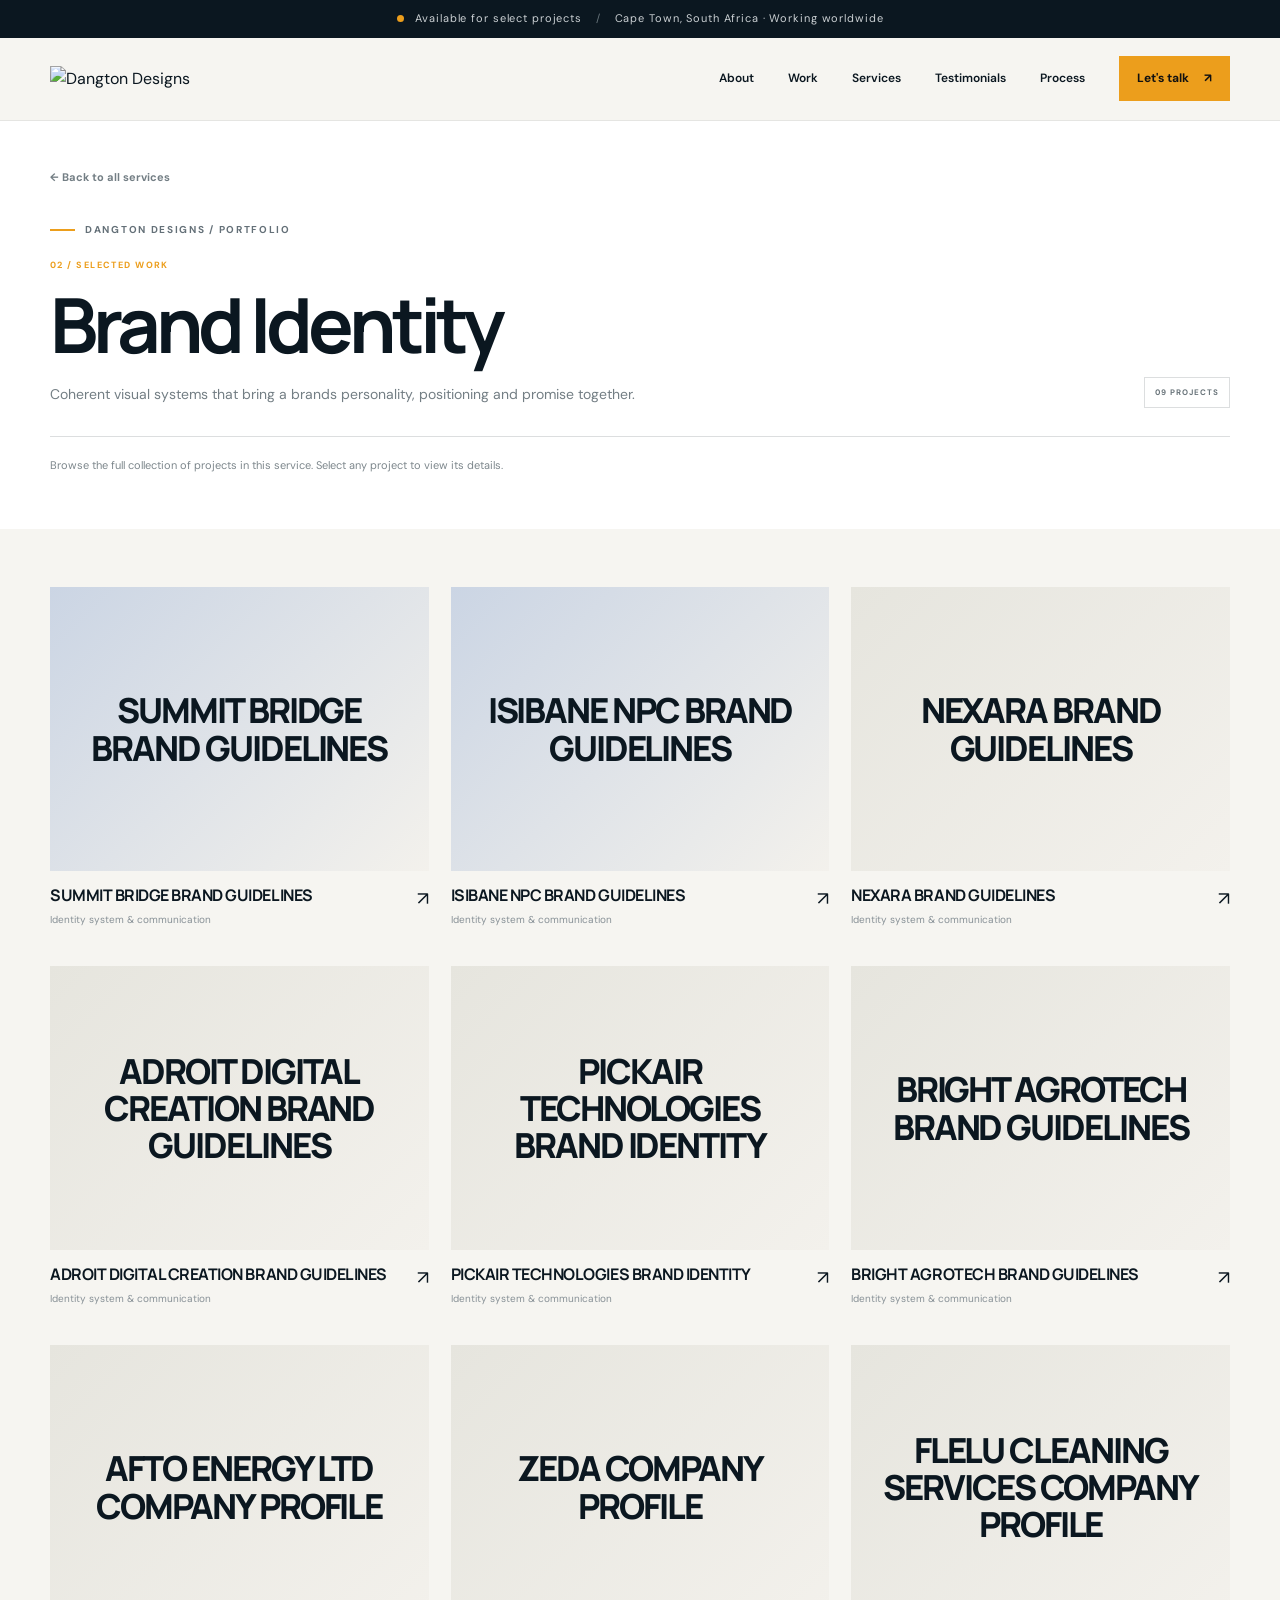
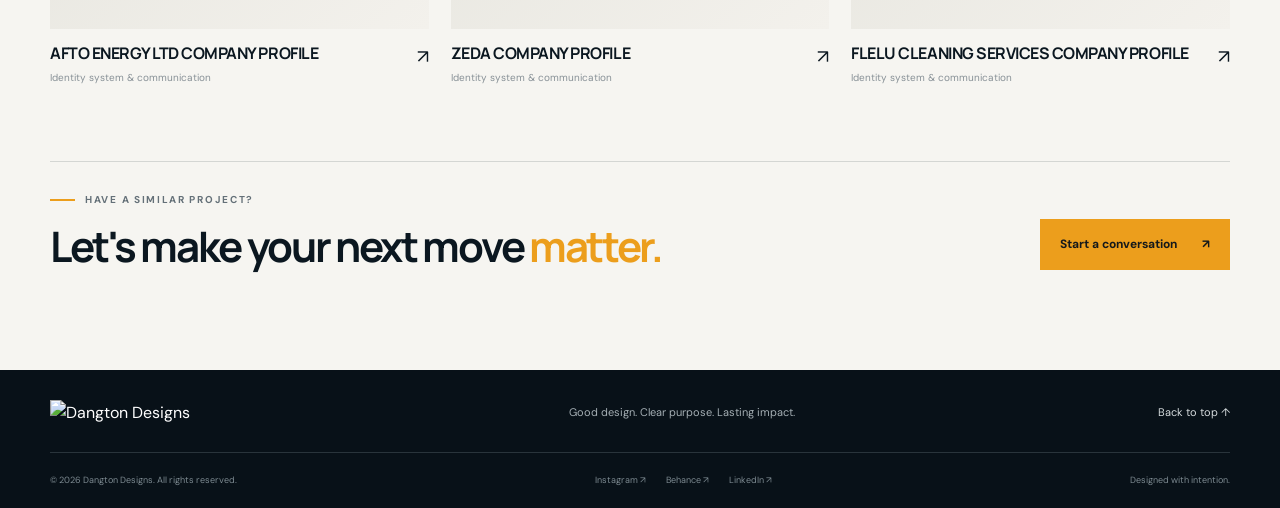
==== commit 6a3c9662: "Add files via upload" ====
--- a/brand-identity.html
+++ b/brand-identity.html
@@ -18,7 +18,7 @@
       <a class="brand" href="index.html#top" aria-label="Dangton Designs home"><img src="images/DANGTON DESIGN PRIMARY LOGO-01-03.png" alt="Dangton Designs" class="header-logo"></a>
       <button class="menu-toggle" aria-label="Open navigation menu" aria-expanded="false"><span></span><span></span></button>
       <div class="nav-links">
-        <a href="index.html#about">About</a><a href="index.html#work">Work</a><a href="index.html#services">Services</a><a href="index.html#process">Process</a><a class="nav-cta" href="index.html#contact">Let's talk <span>↗</span></a>
+        <a href="index.html#about">About</a><a href="index.html#work">Work</a><a href="index.html#services">Services</a><a href="index.html#testimonials">Testimonials</a><a href="index.html#process">Process</a><a class="nav-cta" href="index.html#contact">Let's talk <span>↗</span></a>
       </div>
     </nav>
   </header>
@@ -39,16 +39,38 @@
     <section class="service-work-gallery">
       <div class="container">
         <div class="project-grid service-project-grid" id="service-project-grid" aria-live="polite"></div>
-        <p class="placeholder-notice"><span>✳</span> Reference images and sample project descriptions are placeholders. Replace them with your approved work in <code>portfolio-data.js</code> before publishing.</p>
         <div class="service-work-bottom-cta"><div><p class="eyebrow"><span class="eyebrow-line"></span> HAVE A SIMILAR PROJECT?</p><h2>Let's make your next move <em>matter.</em></h2></div><a class="button button-primary" href="index.html#contact">Start a conversation <span>↗</span></a></div>
       </div>
     </section>
   </main>
 
-  <dialog class="project-dialog" id="service-project-dialog" aria-labelledby="service-dialog-title">
+  <dialog class="project-dialog service-project-dialog" id="service-project-dialog" aria-labelledby="service-dialog-title">
     <button class="dialog-close" type="button" aria-label="Close project details">×</button>
-    <div class="dialog-media"><img id="service-dialog-image" alt=""></div>
-    <div class="dialog-content"><p class="dialog-kicker" id="service-dialog-kicker">PROJECT / SERVICE</p><h2 id="service-dialog-title">Project title</h2><p id="service-dialog-description">Project details will appear here.</p><a class="button button-primary dialog-contact" href="index.html#contact">Discuss a similar project <span>↗</span></a></div>
+
+    <div class="dialog-media" id="standard-project-media">
+      <img id="service-dialog-image" alt="">
+    </div>
+
+    <section class="brand-presentation" id="brand-presentation" hidden aria-label="Project presentation">
+      <div class="presentation-heading">
+        <span>PROJECT PRESENTATION</span>
+        <span id="slide-counter">01 / 01</span>
+      </div>
+      <div class="presentation-stage">
+        <button class="slide-arrow slide-prev" id="slide-prev" type="button" aria-label="Previous slide">‹</button>
+        <img id="presentation-slide" alt="">
+        <button class="slide-arrow slide-next" id="slide-next" type="button" aria-label="Next slide">›</button>
+      </div>
+      <div class="presentation-dots" id="presentation-dots" aria-label="Choose presentation slide"></div>
+      <a class="pdf-button" id="view-pdf" href="#" target="_blank" rel="noopener" hidden>View full PDF <span aria-hidden="true">↗</span></a>
+    </section>
+
+    <div class="dialog-content">
+      <p class="dialog-kicker" id="service-dialog-kicker">PROJECT / SERVICE</p>
+      <h2 id="service-dialog-title">Project title</h2>
+      <p id="service-dialog-description">Project details will appear here.</p>
+      <a class="button button-primary dialog-contact" href="index.html#contact">Discuss a similar project <span>↗</span></a>
+    </div>
   </dialog>
 
   <footer class="footer">
--- a/style.css
+++ b/style.css
@@ -1,6 +1,6 @@
 @import url('https://fonts.googleapis.com/css2?family=DM+Sans:wght@400;500;600;700&family=Manrope:wght@400;500;600;700;800&display=swap');
 :root{--ink:#0b1720;--blue:#581e00;--Orange-Yellow:#ec9e1c;--paper:#f6f5f1;--white:#fff;--muted:#aab2b7;--line:rgba(11,23,32,.14);--font:'DM Sans',sans-serif;--display:'Manrope',sans-serif}
-*{box-sizing:border-box;margin:0;padding:0}html{scroll-behavior:smooth;scroll-padding-top:90px}body{font-family:var(--font);background:var(--paper);color:var(--ink);line-height:1.6;-webkit-font-smoothing:antialiased}a{color:inherit;text-decoration:none}button{font:inherit}.container{width:min(1180px,calc(100% - 48px));margin-inline:auto}.announcement{background:var(--ink);color:#cbd0d3;text-align:center;padding:10px 20px;font-size:11px;letter-spacing:.08em}.status-dot,.tag-dot{display:inline-block;width:7px;height:7px;border-radius:50%;background:var(--Orange-Yellow);margin-right:8px}.announcement-divider{margin:0 10px;color:#68757b}.site-header{position:sticky;top:0;z-index:100;background:rgba(246,245,241,.94);backdrop-filter:blur(16px);border-bottom:1px solid rgba(11,23,32,.07)}.nav{height:82px;display:flex;align-items:center;justify-content:space-between}.brand{display:flex;align-items:center;gap:10px}.brand-mark{width:39px;height:39px;background:var(--ink);color:#fff;display:grid;place-items:center;font:800 25px var(--display);letter-spacing:-.08em}.brand-mark span{color:var(--Orange-Yellow)}.brand-name{font:800 12px/1.15 var(--display);letter-spacing:.12em}.brand-name span{display:block;font-size:9px;letter-spacing:.3em;margin-top:4px;color:#657078}.nav-links{display:flex;align-items:center;gap:34px;font-size:12px;font-weight:600}.nav-links>a:not(.nav-cta){transition:color .2s}.nav-links>a:not(.nav-cta):hover,.text-link:hover{color:var(--Orange-Yellow)}.nav-cta{background:var(--Orange-Yellow);padding:13px 18px;color:#111;font-weight:700}.nav-cta span{margin-left:12px}.menu-toggle{display:none;background:none;border:0}.hero{min-height:660px;padding-top:86px;display:grid;grid-template-columns:1.05fr .95fr;align-items:center;position:relative;padding-bottom:90px}.eyebrow{font-size:10px;letter-spacing:.17em;text-transform:uppercase;font-weight:700;display:flex;align-items:center;gap:10px;color:#647078}.eyebrow-line{width:25px;height:2px;background:var(--Orange-Yellow);display:inline-block}.hero h1,.section-heading h2,.statement-grid h2,.contact-inner h2{font:700 clamp(42px,5.2vw,70px)/1.1 var(--display);letter-spacing:-.065em;margin:25px 0 23px}.hero h1 em,.section-heading h2 em,.statement-grid h2 em,.contact-inner h2 em{font-style:normal;color:var(--Orange-Yellow)}.hero-intro{max-width:475px;font-size:15px;color:#657078;line-height:1.9}.hero-actions{display:flex;align-items:center;gap:25px;flex-wrap:wrap;margin-top:31px}.button{display:inline-flex;align-items:center;justify-content:center;gap:25px;padding:16px 20px;font-size:12px;font-weight:700;transition:transform .2s,background .2s}.button:hover{transform:translateY(-3px)}.button-primary{background:var(--Orange-Yellow);color:#15191b}.button-primary:hover{background:#ff9143}.text-link{font-size:12px;font-weight:700;border-bottom:1px solid #c4c7c7;padding-bottom:5px}.text-link span{margin-left:9px}.hero-proof{display:flex;align-items:center;gap:14px;margin-top:47px}.proof-avatars{display:flex}.proof-avatars span{width:32px;height:32px;border:2px solid var(--paper);border-radius:50%;background:var(--blue);color:white;display:grid;place-items:center;font-size:12px;margin-left:-7px}.proof-avatars span:first-child{margin-left:0;background:var(--Orange-Yellow);color:var(--ink)}.proof-avatars span:last-child{background:#d6ded8;color:var(--ink)}.hero-proof p{font-size:10px;color:#7a8489;line-height:1.65}.hero-proof strong{color:var(--ink);font-size:11px}.hero-art{height:455px;position:relative;display:grid;place-items:center;isolation:isolate}.hero-art:before{content:"";position:absolute;width:310px;height:310px;border-radius:50%;background:#e5e5dc;z-index:-2}.art-orbit{position:absolute;border:1px solid rgba(15,62,82,.23);border-radius:50%;transform:rotate(-25deg)}.orbit-one{width:460px;height:230px}.orbit-two{width:430px;height:330px;transform:rotate(42deg)}.art-card{position:absolute;width:260px;height:320px;box-shadow:0 25px 70px #0b172026}.card-back{background:var(--blue);color:white;transform:rotate(-10deg) translate(-45px,-5px);padding:27px;display:flex;flex-direction:column;justify-content:space-between}.card-back span{font:800 39px/.96 var(--display);letter-spacing:-.06em}.card-back small{font-size:9px;letter-spacing:.2em}.card-front{background:var(--Orange-Yellow);transform:rotate(8deg) translate(36px,10px);padding:20px;display:flex;flex-direction:column;justify-content:space-between;color:var(--ink)}.art-card-top,.art-card-bottom{display:flex;justify-content:space-between;font-size:9px;letter-spacing:.12em;font-weight:800}.art-card-top span:last-child{text-align:right;line-height:1.4}.art-symbol{font:800 150px/.8 var(--display);letter-spacing:-.13em;text-align:center}.art-symbol span{color:white}.art-card-bottom span:first-child{line-height:1.4}.floating-tag{position:absolute;background:white;padding:12px 15px;box-shadow:0 10px 35px #0b172012;font-size:9px;letter-spacing:.12em;font-weight:800}.tag-top{top:51px;right:2px;transform:rotate(5deg)}.tag-top span{color:var(--Orange-Yellow);margin-left:10px}.tag-bottom{bottom:44px;left:0;transform:rotate(-4deg)}.tag-dot{margin:0 7px 0 0}.hero-art-caption{position:absolute;bottom:2px;right:5px;font-size:9px;letter-spacing:.2em;color:#7a8489}.hero-bottom{position:absolute;bottom:24px;left:0;right:0;display:flex;justify-content:space-between;color:#8b9397;font-size:9px;letter-spacing:.15em}.scroll-arrow{color:var(--Orange-Yellow);font-size:15px;margin-left:8px}.ticker{overflow:hidden;background:var(--blue);color:#fff;padding:17px 0}.ticker-track{display:flex;align-items:center;justify-content:space-around;gap:35px;min-width:850px;font:700 11px var(--display);letter-spacing:.1em;text-transform:uppercase}.ticker b{color:var(--Orange-Yellow);font-size:17px}.section{padding:115px 0}.work-section{background:#fff}.section-heading{display:flex;align-items:flex-end;justify-content:space-between;gap:35px;margin-bottom:48px}.section-heading h2{font-size:clamp(38px,4.3vw,57px);margin:20px 0 0}.section-aside{max-width:330px;color:#758087;font-size:13px;line-height:1.9;margin-bottom:5px}.filter-row{display:flex;gap:8px;flex-wrap:wrap;margin-bottom:26px}.filter-btn{border:1px solid #dfe1df;background:transparent;padding:10px 15px;font-size:11px;color:#667177;cursor:pointer;transition:.2s}.filter-btn span{margin-left:10px;color:var(--Orange-Yellow)}.filter-btn.active,.filter-btn:hover{background:var(--ink);border-color:var(--ink);color:white}.project-grid{display:grid;grid-template-columns:1fr 1fr;gap:43px 26px}.project-card{min-width:0;transition:opacity .25s,transform .25s}.project-card.hidden{display:none}.project-image{display:block;overflow:hidden;position:relative}.project-visual{height:315px;position:relative;overflow:hidden;transition:transform .5s}.project-image:hover .project-visual{transform:scale(1.025)}.project-large .project-visual{height:390px}.visual-label{position:absolute;top:22px;left:23px;font-size:8px;letter-spacing:.17em;font-weight:700;z-index:2}.visual-index{position:absolute;bottom:18px;right:20px;font-size:10px;font-weight:700;opacity:.7}.crony-visual{background:#e4d8f3;color:#34264d;padding:36px;isolation:isolate}.crony-word{font:800 clamp(85px,11vw,145px)/.9 var(--display);letter-spacing:-.1em;position:absolute;left:7%;top:29%;z-index:1}.crony-word span{font-size:20px;vertical-align:top;letter-spacing:0}.crony-visual>p{position:absolute;bottom:45px;left:37px;font-size:13px;line-height:1.3;font-weight:600}.crony-shape{position:absolute;border-radius:50%;border:1px solid #34264d66}.shape-a{width:330px;height:330px;right:-70px;top:25px}.shape-b{width:250px;height:250px;right:-30px;top:65px}.mutual-visual{background:#dfe8e0;color:#173d34;padding:28px}.mutual-seal{position:absolute;right:28px;top:65px;width:88px;height:88px;border:1px solid #173d34;border-radius:50%;display:grid;place-items:center;font:700 47px var(--display)}.mutual-seal span{color:var(--Orange-Yellow)}.mutual-visual h4{position:absolute;left:28px;bottom:62px;font:800 57px/.85 var(--display);letter-spacing:-.07em}.mutual-visual h4 em{font-style:normal;color:#648875}.mutual-footer{position:absolute;left:29px;bottom:25px;font-size:8px;letter-spacing:.12em}.isibane-visual{background:#f0b74b;color:#153e34;padding:28px}.sun-mark{position:absolute;right:32px;top:65px;font-size:130px;line-height:1;color:#fff2d0}.isibane-visual h4{position:absolute;left:28px;top:39%;font:800 31px/.95 var(--display);letter-spacing:-.04em}.isibane-visual h4 span{display:block;font:700 9px var(--font);letter-spacing:.2em;margin-top:9px}.isibane-bottom{position:absolute;bottom:28px;left:28px;font:600 18px/1.3 var(--display)}.vusi-visual{background:#102d48;color:#fff;padding:28px}.vusi-emblem{position:absolute;right:30px;top:65px;width:76px;height:76px;border:2px solid var(--Orange-Yellow);border-radius:50%;display:grid;place-items:center;font:800 44px var(--display)}.vusi-emblem span{color:var(--Orange-Yellow);font-size:19px}.vusi-visual h4{position:absolute;left:28px;top:35%;font:800 51px/.86 var(--display);letter-spacing:-.06em}.vusi-visual>p{position:absolute;bottom:30px;left:28px;color:#ff9a48;font-size:13px;line-height:1.4}.pipe-line{position:absolute;right:-25px;bottom:-75px;width:210px;height:190px;border:18px solid #dbe4e8;border-radius:70px;opacity:.14}.afto-visual{background:#e5eee9;color:#16493e;padding:28px}.afto-sun{position:absolute;right:32px;top:50px;font-size:130px;color:#f0a13c}.afto-visual h4{position:absolute;left:28px;top:40%;font:800 55px/.9 var(--display);letter-spacing:-.07em}.afto-visual h4 span{display:block;font-size:12px;letter-spacing:.34em;margin-top:8px}.afto-wave{position:absolute;left:-20px;right:-20px;bottom:22px;height:70px;border-top:2px solid #16493e;border-radius:50%;transform:rotate(-8deg)}.afto-bottom{position:absolute;bottom:28px;right:25px;font-size:8px;letter-spacing:.13em}.summit-visual{background:#dce4ee;color:#1d3552;padding:28px}.summit-icon{position:absolute;right:35px;top:55px;font-size:110px;color:#7d98b4;transform:rotate(-30deg)}.summit-visual h4{position:absolute;left:28px;top:37%;font:800 48px/.86 var(--display);letter-spacing:-.07em}.summit-visual h4 em{font-style:normal;color:#547493}.summit-visual>p{position:absolute;left:30px;bottom:33px;font-size:9px;letter-spacing:.25em}.summit-lines{position:absolute;right:-40px;bottom:-60px;width:250px;height:180px;border:1px solid #1d355255;transform:rotate(-35deg)}.project-meta{display:flex;justify-content:space-between;align-items:flex-start;padding-top:17px}.project-meta h3{font:700 17px var(--display);letter-spacing:-.03em}.project-meta p{font-size:11px;color:#879096;margin-top:5px}.project-arrow{font-size:21px;transition:transform .2s}.project-card:hover .project-arrow{transform:translate(3px,-3px);color:var(--Orange-Yellow)}.portfolio-note{font-size:11px;color:#858d91;margin-top:38px;line-height:1.7}.portfolio-note span{color:var(--Orange-Yellow);font-size:15px;margin-right:6px}.statement-section{background:var(--ink);color:white;padding:110px 0}.statement-grid{display:grid;grid-template-columns:.7fr 1.3fr;gap:60px}.statement-grid .eyebrow{color:#a9b1b6}.statement-grid h2{font-size:clamp(35px,4.4vw,57px);margin:0 0 25px;max-width:800px}.statement-copy{max-width:610px;color:#aeb7bc;font-size:14px;line-height:1.95;margin-bottom:28px}.light-link{display:inline-block;color:#fff;border-color:#526068}.services-section{background:var(--paper)}.services-list{border-top:1px solid var(--line)}.service-row{display:grid;grid-template-columns:65px 1fr 30px;gap:20px;align-items:start;padding:29px 0;border-bottom:1px solid var(--line);transition:padding .2s}.service-row:hover{padding-left:8px}.service-number{font-size:10px;color:var(--Orange-Yellow);font-weight:700;padding-top:6px}.service-row h3{font:700 21px var(--display);letter-spacing:-.04em}.service-row p{font-size:12px;color:#788188;max-width:560px;margin-top:8px;line-height:1.8}.service-icon{font-size:21px;justify-self:end}.process-section{padding:110px 0;background:#e9e9e2}.process-grid{display:grid;grid-template-columns:repeat(4,1fr);gap:22px;margin-top:58px}.process-grid article{border-top:1px solid #c5c9c4;padding-top:20px}.process-grid article>span{font-size:10px;color:var(--Orange-Yellow);font-weight:700}.process-grid h3{font:700 19px var(--display);margin:22px 0 10px}.process-grid p{font-size:12px;color:#6f797d;line-height:1.8}.contact-section{background:var(--blue);color:white;padding:105px 0}.contact-inner{display:grid;grid-template-columns:1.1fr .9fr;gap:80px;align-items:center}.contact-inner .eyebrow{color:#c1ccd0}.contact-inner h2{font-size:clamp(42px,5vw,64px);margin:23px 0}.contact-copy{max-width:390px;color:#c1ccd0;font-size:13px;line-height:1.9}.contact-panel{background:#fff;color:var(--ink);padding:35px}.panel-label{font-size:9px;letter-spacing:.18em;color:#7d878b;font-weight:700;margin-bottom:18px}.contact-email{font:700 clamp(16px,2vw,22px) var(--display);letter-spacing:-.04em;display:flex;justify-content:space-between;gap:10px;padding-bottom:20px;border-bottom:1px solid #e0e2df}.contact-email span{color:var(--Orange-Yellow)}.contact-small{font-size:11px;color:#798287;line-height:1.8;margin:20px 0}.button-wide{width:100%}.tiny{font-size:9px;margin-bottom:0}.tiny code{background:#f1f1ee;padding:2px 4px}.footer{background:#081118;color:white;padding:30px 0 20px}.footer-top{display:flex;align-items:center;justify-content:space-between;padding-bottom:27px;border-bottom:1px solid #29343b}.footer-brand .brand-mark{background:var(--Orange-Yellow);color:var(--ink)}.footer-brand .brand-mark span{color:white}.footer-brand .brand-name span{color:#8f9ba1}.footer-top>p{font-size:11px;color:#a5afb4}.back-top{font-size:11px;color:#d5dbdd}.footer-bottom{display:flex;align-items:center;justify-content:space-between;gap:20px;padding-top:20px;color:#7d8a91;font-size:9px}.footer-bottom div{display:flex;gap:20px}.footer-bottom a:hover{color:var(--Orange-Yellow)}.reveal{opacity:0;transform:translateY(18px);transition:opacity .65s ease,transform .65s ease}.reveal.visible{opacity:1;transform:translateY(0)}
+*{box-sizing:border-box;margin:0;padding:0}html{scroll-behavior:smooth;scroll-padding-top:90px}body{font-family:var(--font);background:var(--paper);color:var(--ink);line-height:1.6;-webkit-font-smoothing:antialiased}a{color:inherit;text-decoration:none}button{font:inherit}.container{width:min(1180px,calc(100% - 48px));margin-inline:auto}.announcement{background:var(--ink);color:#cbd0d3;text-align:center;padding:10px 20px;font-size:11px;letter-spacing:.08em}.status-dot,.--dot{display:inline-block;width:7px;height:7px;border-radius:50%;background:var(--Orange-Yellow);margin-right:8px}.announcement-divider{margin:0 10px;color:#68757b}.site-header{position:sticky;top:0;z-index:100;background:rgba(246,245,241,.94);backdrop-filter:blur(16px);border-bottom:1px solid rgba(11,23,32,.07)}.nav{height:82px;display:flex;align-items:center;justify-content:space-between}.brand{display:flex;align-items:center;gap:10px}.brand-mark{width:39px;height:39px;background:var(--ink);color:#fff;display:grid;place-items:center;font:800 25px var(--display);letter-spacing:-.08em}.brand-mark span{color:var(--Orange-Yellow)}.brand-name{font:800 12px/1.15 var(--display);letter-spacing:.12em}.brand-name span{display:block;font-size:9px;letter-spacing:.3em;margin-top:4px;color:#657078}.nav-links{display:flex;align-items:center;gap:34px;font-size:12px;font-weight:600}.nav-links>a:not(.nav-cta){transition:color .2s}.nav-links>a:not(.nav-cta):hover,.text-link:hover{color:var(--Orange-Yellow)}.nav-cta{background:var(--Orange-Yellow);padding:13px 18px;color:#111;font-weight:700}.nav-cta span{margin-left:12px}.menu-toggle{display:none;background:none;border:0}.hero{min-height:660px;padding-top:86px;display:grid;grid-template-columns:1.05fr .95fr;align-items:center;position:relative;padding-bottom:90px}.eyebrow{font-size:10px;letter-spacing:.17em;text-transform:uppercase;font-weight:700;display:flex;align-items:center;gap:10px;color:#647078}.eyebrow-line{width:25px;height:2px;background:var(--Orange-Yellow);display:inline-block}.hero h1,.section-heading h2,.statement-grid h2,.contact-inner h2{font:700 clamp(42px,5.2vw,70px)/1.1 var(--display);letter-spacing:-.065em;margin:25px 0 23px}.hero h1 em,.section-heading h2 em,.statement-grid h2 em,.contact-inner h2 em{font-style:normal;color:var(--Orange-Yellow)}.hero-intro{max-width:475px;font-size:15px;color:#657078;line-height:1.9}.hero-actions{display:flex;align-items:center;gap:25px;flex-wrap:wrap;margin-top:31px}.button{display:inline-flex;align-items:center;justify-content:center;gap:25px;padding:16px 20px;font-size:12px;font-weight:700;transition:transform .2s,background .2s}.button:hover{transform:translateY(-3px)}.button-primary{background:var(--Orange-Yellow);color:#15191b}.button-primary:hover{background:#ff9143}.text-link{font-size:12px;font-weight:700;border-bottom:1px solid #c4c7c7;padding-bottom:5px}.text-link span{margin-left:9px}.hero-proof{display:flex;align-items:center;gap:14px;margin-top:47px}.proof-avatars{display:flex}.proof-avatars span{width:32px;height:32px;border:2px solid var(--paper);border-radius:50%;background:var(--blue);color:white;display:grid;place-items:center;font-size:12px;margin-left:-7px}.proof-avatars span:first-child{margin-left:0;background:var(--Orange-Yellow);color:var(--ink)}.proof-avatars span:last-child{background:#d6ded8;color:var(--ink)}.hero-proof p{font-size:10px;color:#7a8489;line-height:1.65}.hero-proof strong{color:var(--ink);font-size:11px}.hero-art{height:455px;position:relative;display:grid;place-items:center;isolation:isolate}.hero-art:before{content:"";position:absolute;width:310px;height:310px;border-radius:50%;background:#e5e5dc;z-index:-2}.art-orbit{position:absolute;border:1px solid rgba(15,62,82,.23);border-radius:50%;transform:rotate(-25deg)}.orbit-one{width:460px;height:230px}.orbit-two{width:430px;height:330px;transform:rotate(42deg)}.art-card{position:absolute;width:260px;height:320px;box-shadow:0 25px 70px #0b172026}.card-back{background:var(--blue);color:white;transform:rotate(-10deg) translate(-45px,-5px);padding:27px;display:flex;flex-direction:column;justify-content:space-between}.card-back span{font:800 39px/.96 var(--display);letter-spacing:-.06em}.card-back small{font-size:9px;letter-spacing:.2em}.card-front{background:var(--Orange-Yellow);transform:rotate(8deg) translate(36px,10px);padding:20px;display:flex;flex-direction:column;justify-content:space-between;color:var(--ink)}.art-card-top,.art-card-bottom{display:flex;justify-content:space-between;font-size:9px;letter-spacing:.12em;font-weight:800}.art-card-top span:last-child{text-align:right;line-height:1.4}.art-symbol{font:800 150px/.8 var(--display);letter-spacing:-.13em;text-align:center}.art-symbol span{color:white}.art-card-bottom span:first-child{line-height:1.4}.floating-tag{position:absolute;background:white;padding:12px 15px;box-shadow:0 10px 35px #0b172012;font-size:9px;letter-spacing:.12em;font-weight:800}.tag-top{top:51px;right:2px;transform:rotate(5deg)}.tag-top span{color:var(--Orange-Yellow);margin-left:10px}.tag-bottom{bottom:44px;left:0;transform:rotate(-4deg)}.tag-dot{margin:0 7px 0 0}.hero-art-caption{position:absolute;bottom:2px;right:5px;font-size:9px;letter-spacing:.2em;color:#7a8489}.hero-bottom{position:absolute;bottom:24px;left:0;right:0;display:flex;justify-content:space-between;color:#8b9397;font-size:9px;letter-spacing:.15em}.scroll-arrow{color:var(--Orange-Yellow);font-size:15px;margin-left:8px}.ticker{overflow:hidden;background:var(--blue);color:#fff;padding:17px 0}.ticker-track{display:flex;align-items:center;justify-content:space-around;gap:35px;min-width:850px;font:700 11px var(--display);letter-spacing:.1em;text-transform:uppercase}.ticker b{color:var(--Orange-Yellow);font-size:17px}.section{padding:115px 0}.work-section{background:#fff}.section-heading{display:flex;align-items:flex-end;justify-content:space-between;gap:35px;margin-bottom:48px}.section-heading h2{font-size:clamp(38px,4.3vw,57px);margin:20px 0 0}.section-aside{max-width:330px;color:#758087;font-size:13px;line-height:1.9;margin-bottom:5px}.filter-row{display:flex;gap:8px;flex-wrap:wrap;margin-bottom:26px}.filter-btn{border:1px solid #dfe1df;background:transparent;padding:10px 15px;font-size:11px;color:#667177;cursor:pointer;transition:.2s}.filter-btn span{margin-left:10px;color:var(--Orange-Yellow)}.filter-btn.active,.filter-btn:hover{background:var(--ink);border-color:var(--ink);color:white}.project-grid{display:grid;grid-template-columns:1fr 1fr;gap:43px 26px}.project-card{min-width:0;transition:opacity .25s,transform .25s}.project-card.hidden{display:none}.project-image{display:block;overflow:hidden;position:relative}.project-visual{height:315px;position:relative;overflow:hidden;transition:transform .5s}.project-image:hover .project-visual{transform:scale(1.025)}.project-large .project-visual{height:390px}.visual-label{position:absolute;top:22px;left:23px;font-size:8px;letter-spacing:.17em;font-weight:700;z-index:2}.visual-index{position:absolute;bottom:18px;right:20px;font-size:10px;font-weight:700;opacity:.7}.crony-visual{background:#e4d8f3;color:#34264d;padding:36px;isolation:isolate}.crony-word{font:800 clamp(85px,11vw,145px)/.9 var(--display);letter-spacing:-.1em;position:absolute;left:7%;top:29%;z-index:1}.crony-word span{font-size:20px;vertical-align:top;letter-spacing:0}.crony-visual>p{position:absolute;bottom:45px;left:37px;font-size:13px;line-height:1.3;font-weight:600}.crony-shape{position:absolute;border-radius:50%;border:1px solid #34264d66}.shape-a{width:330px;height:330px;right:-70px;top:25px}.shape-b{width:250px;height:250px;right:-30px;top:65px}.mutual-visual{background:#dfe8e0;color:#173d34;padding:28px}.mutual-seal{position:absolute;right:28px;top:65px;width:88px;height:88px;border:1px solid #173d34;border-radius:50%;display:grid;place-items:center;font:700 47px var(--display)}.mutual-seal span{color:var(--Orange-Yellow)}.mutual-visual h4{position:absolute;left:28px;bottom:62px;font:800 57px/.85 var(--display);letter-spacing:-.07em}.mutual-visual h4 em{font-style:normal;color:#648875}.mutual-footer{position:absolute;left:29px;bottom:25px;font-size:8px;letter-spacing:.12em}.isibane-visual{background:#f0b74b;color:#153e34;padding:28px}.sun-mark{position:absolute;right:32px;top:65px;font-size:130px;line-height:1;color:#fff2d0}.isibane-visual h4{position:absolute;left:28px;top:39%;font:800 31px/.95 var(--display);letter-spacing:-.04em}.isibane-visual h4 span{display:block;font:700 9px var(--font);letter-spacing:.2em;margin-top:9px}.isibane-bottom{position:absolute;bottom:28px;left:28px;font:600 18px/1.3 var(--display)}.vusi-visual{background:#102d48;color:#fff;padding:28px}.vusi-emblem{position:absolute;right:30px;top:65px;width:76px;height:76px;border:2px solid var(--Orange-Yellow);border-radius:50%;display:grid;place-items:center;font:800 44px var(--display)}.vusi-emblem span{color:var(--Orange-Yellow);font-size:19px}.vusi-visual h4{position:absolute;left:28px;top:35%;font:800 51px/.86 var(--display);letter-spacing:-.06em}.vusi-visual>p{position:absolute;bottom:30px;left:28px;color:#ff9a48;font-size:13px;line-height:1.4}.pipe-line{position:absolute;right:-25px;bottom:-75px;width:210px;height:190px;border:18px solid #dbe4e8;border-radius:70px;opacity:.14}.afto-visual{background:#e5eee9;color:#16493e;padding:28px}.afto-sun{position:absolute;right:32px;top:50px;font-size:130px;color:#f0a13c}.afto-visual h4{position:absolute;left:28px;top:40%;font:800 55px/.9 var(--display);letter-spacing:-.07em}.afto-visual h4 span{display:block;font-size:12px;letter-spacing:.34em;margin-top:8px}.afto-wave{position:absolute;left:-20px;right:-20px;bottom:22px;height:70px;border-top:2px solid #16493e;border-radius:50%;transform:rotate(-8deg)}.afto-bottom{position:absolute;bottom:28px;right:25px;font-size:8px;letter-spacing:.13em}.summit-visual{background:#dce4ee;color:#1d3552;padding:28px}.summit-icon{position:absolute;right:35px;top:55px;font-size:110px;color:#7d98b4;transform:rotate(-30deg)}.summit-visual h4{position:absolute;left:28px;top:37%;font:800 48px/.86 var(--display);letter-spacing:-.07em}.summit-visual h4 em{font-style:normal;color:#547493}.summit-visual>p{position:absolute;left:30px;bottom:33px;font-size:9px;letter-spacing:.25em}.summit-lines{position:absolute;right:-40px;bottom:-60px;width:250px;height:180px;border:1px solid #1d355255;transform:rotate(-35deg)}.project-meta{display:flex;justify-content:space-between;align-items:flex-start;padding-top:17px}.project-meta h3{font:700 17px var(--display);letter-spacing:-.03em}.project-meta p{font-size:11px;color:#879096;margin-top:5px}.project-arrow{font-size:21px;transition:transform .2s}.project-card:hover .project-arrow{transform:translate(3px,-3px);color:var(--Orange-Yellow)}.portfolio-note{font-size:11px;color:#858d91;margin-top:38px;line-height:1.7}.portfolio-note span{color:var(--Orange-Yellow);font-size:15px;margin-right:6px}.statement-section{background:var(--ink);color:white;padding:110px 0}.statement-grid{display:grid;grid-template-columns:.7fr 1.3fr;gap:60px}.statement-grid .eyebrow{color:#a9b1b6}.statement-grid h2{font-size:clamp(35px,4.4vw,57px);margin:0 0 25px;max-width:800px}.statement-copy{max-width:610px;color:#aeb7bc;font-size:14px;line-height:1.95;margin-bottom:28px}.light-link{display:inline-block;color:#fff;border-color:#526068}.services-section{background:var(--paper)}.services-list{border-top:1px solid var(--line)}.service-row{display:grid;grid-template-columns:65px 1fr 30px;gap:20px;align-items:start;padding:29px 0;border-bottom:1px solid var(--line);transition:padding .2s}.service-row:hover{padding-left:8px}.service-number{font-size:10px;color:var(--Orange-Yellow);font-weight:700;padding-top:6px}.service-row h3{font:700 21px var(--display);letter-spacing:-.04em}.service-row p{font-size:12px;color:#788188;max-width:560px;margin-top:8px;line-height:1.8}.service-icon{font-size:21px;justify-self:end}.process-section{padding:110px 0;background:#e9e9e2}.process-grid{display:grid;grid-template-columns:repeat(4,1fr);gap:22px;margin-top:58px}.process-grid article{border-top:1px solid #c5c9c4;padding-top:20px}.process-grid article>span{font-size:10px;color:var(--Orange-Yellow);font-weight:700}.process-grid h3{font:700 19px var(--display);margin:22px 0 10px}.process-grid p{font-size:12px;color:#6f797d;line-height:1.8}.contact-section{background:var(--blue);color:white;padding:105px 0}.contact-inner{display:grid;grid-template-columns:1.1fr .9fr;gap:80px;align-items:center}.contact-inner .eyebrow{color:#c1ccd0}.contact-inner h2{font-size:clamp(42px,5vw,64px);margin:23px 0}.contact-copy{max-width:390px;color:#c1ccd0;font-size:13px;line-height:1.9}.contact-panel{background:#fff;color:var(--ink);padding:35px}.panel-label{font-size:9px;letter-spacing:.18em;color:#7d878b;font-weight:700;margin-bottom:18px}.contact-email{font:700 clamp(16px,2vw,22px) var(--display);letter-spacing:-.04em;display:flex;justify-content:space-between;gap:10px;padding-bottom:20px;border-bottom:1px solid #e0e2df}.contact-email span{color:var(--Orange-Yellow)}.contact-small{font-size:11px;color:#798287;line-height:1.8;margin:20px 0}.button-wide{width:100%}.tiny{font-size:9px;margin-bottom:0}.tiny code{background:#f1f1ee;padding:2px 4px}.footer{background:#081118;color:white;padding:30px 0 20px}.footer-top{display:flex;align-items:center;justify-content:space-between;padding-bottom:27px;border-bottom:1px solid #29343b}.footer-brand .brand-mark{background:var(--Orange-Yellow);color:var(--ink)}.footer-brand .brand-mark span{color:white}.footer-brand .brand-name span{color:#8f9ba1}.footer-top>p{font-size:11px;color:#a5afb4}.back-top{font-size:11px;color:#d5dbdd}.footer-bottom{display:flex;align-items:center;justify-content:space-between;gap:20px;padding-top:20px;color:#7d8a91;font-size:9px}.footer-bottom div{display:flex;gap:20px}.footer-bottom a:hover{color:var(--Orange-Yellow)}.reveal{opacity:0;transform:translateY(18px);transition:opacity .65s ease,transform .65s ease}.reveal.visible{opacity:1;transform:translateY(0)}
 @media(min-width:1200px){.hero{min-height:700px}.hero-art{transform:translateX(10px)}}
 @media(max-width:850px){.hero{grid-template-columns:1fr;padding-top:65px;gap:15px}.hero-copy{max-width:650px}.hero-art{height:420px;margin-top:10px}.hero-bottom{bottom:16px}.section{padding:85px 0}.section-heading{align-items:flex-start;flex-direction:column;gap:20px}.section-aside{max-width:500px}.statement-grid{grid-template-columns:1fr;gap:30px}.contact-inner{grid-template-columns:1fr;gap:35px}.contact-panel{max-width:600px}.process-grid{grid-template-columns:1fr 1fr;row-gap:35px}.project-large .project-visual{height:330px}.project-visual{height:280px}}
 @media(max-width:620px){.container{width:min(100% - 34px,1180px)}.announcement{font-size:9px;letter-spacing:.04em}.nav{height:70px}.menu-toggle{display:flex;width:40px;height:40px;flex-direction:column;align-items:center;justify-content:center;gap:6px;cursor:pointer}.menu-toggle span{height:2px;width:22px;background:var(--ink);transition:.2s}.menu-toggle[aria-expanded="true"] span:first-child{transform:translateY(4px) rotate(45deg)}.menu-toggle[aria-expanded="true"] span:last-child{transform:translateY(-4px) rotate(-45deg)}.nav-links{position:absolute;top:70px;left:0;right:0;background:var(--paper);border-bottom:1px solid var(--line);padding:22px 24px 26px;display:none;flex-direction:column;align-items:stretch;gap:18px}.nav-links.open{display:flex}.nav-links>a{padding:8px 0}.nav-links .nav-cta{text-align:center;padding:14px}.hero{padding-top:53px;padding-bottom:72px;min-height:0}.hero h1{font-size:clamp(39px,11vw,57px)}.hero-intro{font-size:13px}.hero-actions{align-items:flex-start;flex-direction:column;gap:18px}.hero-proof{margin-top:30px}.hero-art{height:355px;margin-top:5px;transform:scale(.9);transform-origin:center}.art-card{width:215px;height:270px}.card-back span{font-size:32px}.art-symbol{font-size:125px}.orbit-one{width:350px;height:190px}.orbit-two{width:350px;height:270px}.hero-art:before{width:245px;height:245px}.tag-top{right:-5px;top:20px}.tag-bottom{left:-5px;bottom:25px}.hero-art-caption{bottom:-4px}.hero-bottom{font-size:8px;letter-spacing:.08em}.ticker-track{justify-content:flex-start;animation:marquee 23s linear infinite;width:max-content}.ticker{padding:14px 0}.ticker-track span{white-space:nowrap}@keyframes marquee{to{transform:translateX(-45%)}}.section{padding:72px 0}.section-heading{margin-bottom:32px}.section-heading h2{font-size:40px}.filter-row{gap:6px}.filter-btn{padding:9px 10px;font-size:10px}.project-grid{grid-template-columns:1fr;gap:30px}.project-large .project-visual,.project-visual{height:310px}.crony-word{font-size:105px}.crony-visual>p{bottom:35px}.mutual-visual h4{font-size:54px}.isibane-visual h4{font-size:29px}.vusi-visual h4{font-size:48px}.statement-section,.contact-section{padding:75px 0}.statement-grid h2{font-size:39px}.service-row{grid-template-columns:30px 1fr 20px;gap:12px;padding:24px 0}.service-row h3{font-size:17px}.service-row p{font-size:11px}.process-grid{grid-template-columns:1fr 1fr;gap:28px 18px;margin-top:40px}.process-grid h3{font-size:17px}.contact-inner h2{font-size:45px}.contact-panel{padding:24px 20px}.contact-email{font-size:16px}.footer-top{align-items:flex-start;gap:18px;flex-wrap:wrap}.footer-top>p{order:3;width:100%}.footer-bottom{align-items:flex-start;flex-direction:column;gap:13px}.footer-bottom div{gap:16px}.portfolio-note{margin-top:25px}}
@@ -867,8 +867,149 @@
 @media (max-width: 620px) {
   .header-logo,
   .footer-logo {
-    width: 300px;
-    height: 200px;
+    width: 175px;
+    height: 48px;
+  }
+}
+
+/* Brand identity presentation viewer */
+.brand-presentation {
+  margin: 24px 0;
+}
+
+.presentation-heading {
+  display: flex;
+  align-items: center;
+  justify-content: space-between;
+  gap: 16px;
+  margin-bottom: 14px;
+  color: #7c858b;
+  font-size: 10px;
+  font-weight: 700;
+  letter-spacing: 1.6px;
+}
+
+.presentation-stage {
+  position: relative;
+  display: flex;
+  align-items: center;
+  justify-content: center;
+  min-height: 260px;
+  padding: 18px 54px;
+  background: #f0efeb;
+  overflow: hidden;
+}
+
+.presentation-stage img {
+  display: block;
+  width: 100%;
+  height: clamp(260px, 58vh, 620px);
+  object-fit: contain;
+  object-position: center;
+}
+
+.slide-arrow {
+  position: absolute;
+  z-index: 2;
+  top: 50%;
+  transform: translateY(-50%);
+  width: 40px;
+  height: 40px;
+  border: 0;
+  border-radius: 50%;
+  background: #0f3e52;
+  color: #fff;
+  font-size: 20px;
+  cursor: pointer;
+  transition: background 0.2s ease;
+}
+
+.slide-arrow:hover {
+  background: #ff7b1c;
+  color: #101820;
+}
+
+.slide-prev {
+  left: 10px;
+}
+
+.slide-next {
+  right: 10px;
+}
+
+.presentation-dots {
+  display: flex;
+  justify-content: center;
+  flex-wrap: wrap;
+  gap: 8px;
+  margin: 16px 0;
+}
+
+.presentation-dot {
+  width: 8px;
+  height: 8px;
+  padding: 0;
+  border: 0;
+  border-radius: 50%;
+  background: #c9cecc;
+  cursor: pointer;
+}
+
+.presentation-dot.active {
+  background: #ff7b1c;
+  transform: scale(1.25);
+}
+
+.pdf-button {
+  display: inline-flex;
+  align-items: center;
+  justify-content: center;
+  gap: 18px;
+  padding: 15px 22px;
+  background: #f5a018;
+  color: #101820;
+  font-size: 13px;
+  font-weight: 700;
+  text-decoration: none;
+  transition: background 0.2s ease;
+}
+
+.pdf-button:hover {
+  background: #ff7b1c;
+}
+
+.pdf-button[hidden] {
+  display: none;
+}
+
+@media (max-width: 620px) {
+  .presentation-stage {
+    min-height: 220px;
+    padding: 10px 38px;
+  }
+
+  .presentation-stage img {
+    height: 48vh;
+    max-height: 460px;
+  }
+
+  .slide-arrow {
+    width: 32px;
+    height: 32px;
+    font-size: 17px;
+  }
+
+  .slide-prev {
+    left: 4px;
+  }
+
+  .slide-next {
+    right: 4px;
+  }
+
+  .pdf-button {
+    width: 100%;
+    box-sizing: border-box;
   }
 }
 
@@ -880,6 +1021,7 @@
   position: relative;
   isolation: isolate;
   width: 100%;
+  height: 100%;
   max-width: 390px;
   aspect-ratio: 0.78;
   margin-inline: auto;
@@ -974,3 +1116,281 @@
     width: 65px;
   }
 }
+
+
+/* Ensure hidden presentation elements stay hidden */
+.project-dialog [hidden] {
+  display: none !important;
+}
+
+/* Presentation viewer */
+.brand-presentation {
+  position: relative;
+  width: 100%;
+  background: #eae8e2;
+}
+
+.presentation-heading {
+  display: flex;
+  justify-content: space-between;
+  padding: 14px 20px;
+  background: #fff;
+  color: #71808a;
+  font-size: 10px;
+  font-weight: 700;
+  letter-spacing: 0.14em;
+}
+
+.presentation-stage {
+  position: relative;
+  display: flex;
+  align-items: center;
+  justify-content: center;
+  min-height: 280px;
+  padding: 24px 44px;
+  overflow: hidden;
+}
+
+.presentation-stage img {
+  display: block;
+  width: 100%;
+  height: min(65vh, 680px);
+  object-fit: contain;
+  object-position: center;
+}
+
+.slide-arrow {
+  position: absolute;
+  z-index: 2;
+  top: 50%;
+  transform: translateY(-50%);
+  width: 38px;
+  height: 38px;
+  border: 0;
+  border-radius: 50%;
+  background: #103f52;
+  color: #fff;
+  cursor: pointer;
+}
+
+.slide-prev {
+  left: 10px;
+}
+
+.slide-next {
+  right: 10px;
+}
+
+.presentation-dots {
+  display: flex;
+  justify-content: center;
+  gap: 8px;
+  padding: 12px;
+}
+
+.pdf-button {
+  display: block;
+  width: fit-content;
+  margin: 12px auto 22px;
+  padding: 12px 20px;
+  background: #f0a018;
+  color: #101c24;
+  text-decoration: none;
+  font-weight: 700;
+}
+
+@media (max-width: 600px) {
+  .presentation-stage {
+    min-height: 240px;
+    padding: 16px 35px;
+  }
+
+  .presentation-stage img {
+    height: 55vh;
+  }
+
+  .slide-arrow {
+    width: 32px;
+    height: 32px;
+  }
+}
+
+
+/* Fix Dangton Designs logo on desktop, tablet and mobile */
+.brand {
+  display: flex;
+  align-items: center;
+  flex-shrink: 0;
+}
+
+.header-logo {
+  display: block;
+  width: 185px;
+  height: auto;
+  max-width: 100%;
+  object-fit: contain;
+}
+
+/* Tablet */
+@media (max-width: 1024px) {
+  .header-logo {
+    width: 165px;
+    height: auto;
+  }
+}
+
+/* Mobile */
+@media (max-width: 620px) {
+  .brand {
+    flex-shrink: 0;
+  }
+
+  .header-logo {
+    display: block;
+    width: 150px;
+    height: auto;
+    max-width: none;
+  }
+}
+
+#testimonial {
+  scroll-margin-top: 100px;
+}
+
+
+.project-image {
+  width: 100%;
+  overflow: hidden;
+  background: #f5f5f5;
+}
+
+.project-image img {
+  display: block;
+  width: 100%;
+  height: auto;
+  object-fit: contain;
+}
+
+/* Optional format classes */
+.project-image.square {
+  aspect-ratio: 1 / 1;
+}
+
+.project-image.a4-portrait {
+  aspect-ratio: 210 / 297;
+}
+
+.project-image.a4-landscape {
+  aspect-ratio: 297 / 210;
+}
+
+.project-image.portrait {
+  aspect-ratio: 3 / 4;
+}
+
+.project-image.landscape {
+  aspect-ratio: 16 / 9;
+}
+
+/* Let each portfolio thumbnail use its detected image ratio */
+.project-thumbnail {
+  display: block;
+  width: 100%;
+  height: auto;
+  aspect-ratio: auto;
+  overflow: hidden;
+}
+
+/* Square projects */
+.project-thumbnail.square {
+  aspect-ratio: 1 / 1;
+}
+
+/* A4 portrait projects */
+.project-thumbnail.a4-portrait {
+  aspect-ratio: 210 / 297;
+}
+
+/* A4 landscape projects */
+.project-thumbnail.a4-landscape {
+  aspect-ratio: 297 / 210;
+}
+
+/* Other portrait and landscape projects */
+.project-thumbnail.portrait {
+  aspect-ratio: 3 / 4;
+}
+
+.project-thumbnail.landscape {
+  aspect-ratio: 16 / 9;
+}
+
+/* Keep the artwork proportional */
+.project-thumbnail img {
+  display: block;
+  width: 100%;
+  height: 100%;
+  object-fit: contain;
+  object-position: center;
+}
+
+
+/* Dedicated service galleries: detect each thumbnail's actual image proportions. */
+.service-project-card .project-thumbnail {
+  aspect-ratio: 4 / 3;
+}
+.service-project-card .project-thumbnail.square { aspect-ratio: 1 / 1; }
+.service-project-card .project-thumbnail.a4-portrait { aspect-ratio: 210 / 297; }
+.service-project-card .project-thumbnail.a4-landscape { aspect-ratio: 297 / 210; }
+.service-project-card .project-thumbnail.portrait { aspect-ratio: 3 / 4; }
+.service-project-card .project-thumbnail.landscape { aspect-ratio: 16 / 9; }
+.service-project-card .project-thumbnail > img {
+  object-fit: contain;
+  object-position: center;
+}
+.service-project-dialog .dialog-media {
+  min-height: 220px;
+}
+.service-project-dialog .dialog-media img {
+  width: auto;
+  max-width: 100%;
+  height: auto;
+  max-height: 60vh;
+  object-fit: contain;
+}
+.service-project-dialog .brand-presentation[hidden],
+.service-project-dialog [hidden] {
+  display: none !important;
+}
+.service-project-dialog .presentation-stage {
+  min-height: 240px;
+}
+.service-project-dialog .presentation-stage img {
+  width: 100%;
+  height: min(65vh, 680px);
+  object-fit: contain;
+  object-position: center;
+}
+.service-project-dialog .presentation-dots {
+  display: flex;
+  justify-content: center;
+  flex-wrap: wrap;
+  gap: 8px;
+  padding: 14px;
+}
+.service-project-dialog .pdf-button[hidden] {
+  display: none !important;
+}
+@media (max-width: 620px) {
+  .service-project-dialog .presentation-stage {
+    min-height: 220px;
+    padding: 12px 38px;
+  }
+  .service-project-dialog .presentation-stage img {
+    height: 48vh;
+    max-height: 460px;
+  }
+  .service-project-dialog .dialog-media {
+    padding: 10px;
+  }
+}
